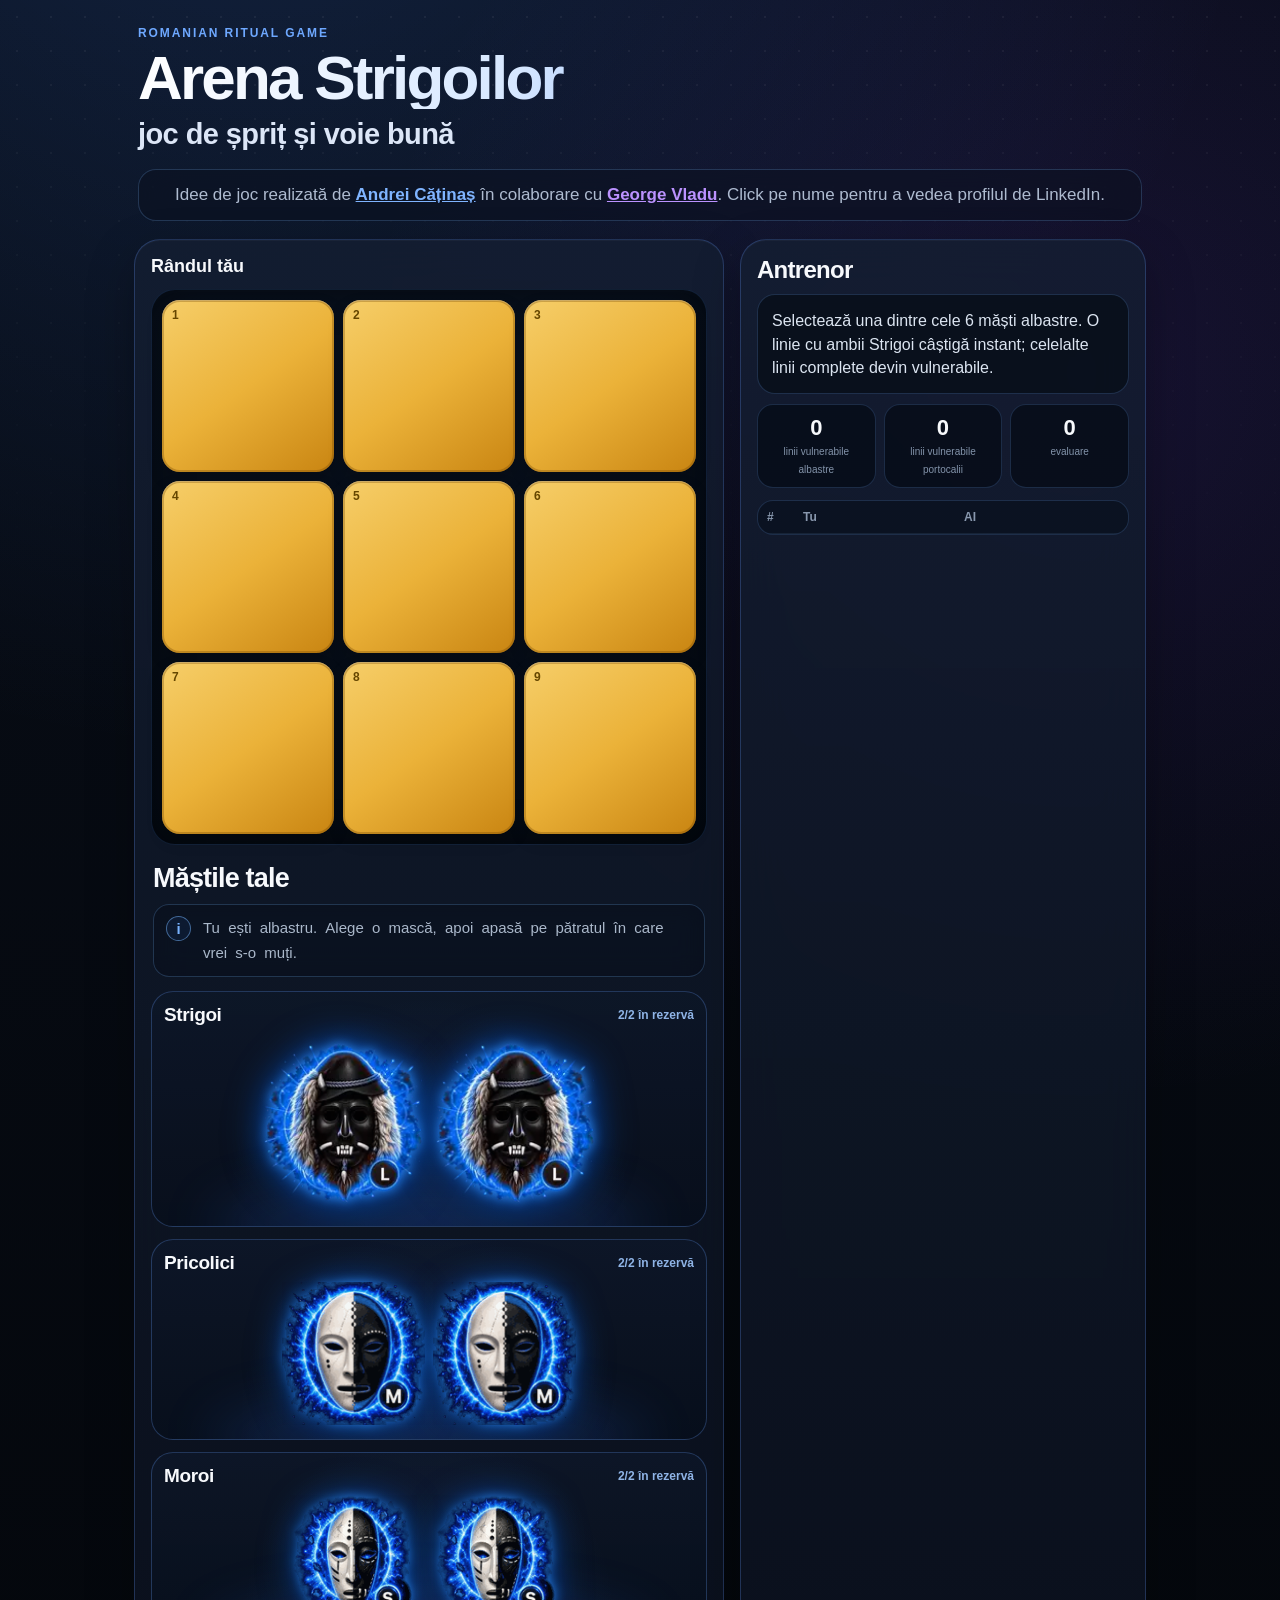
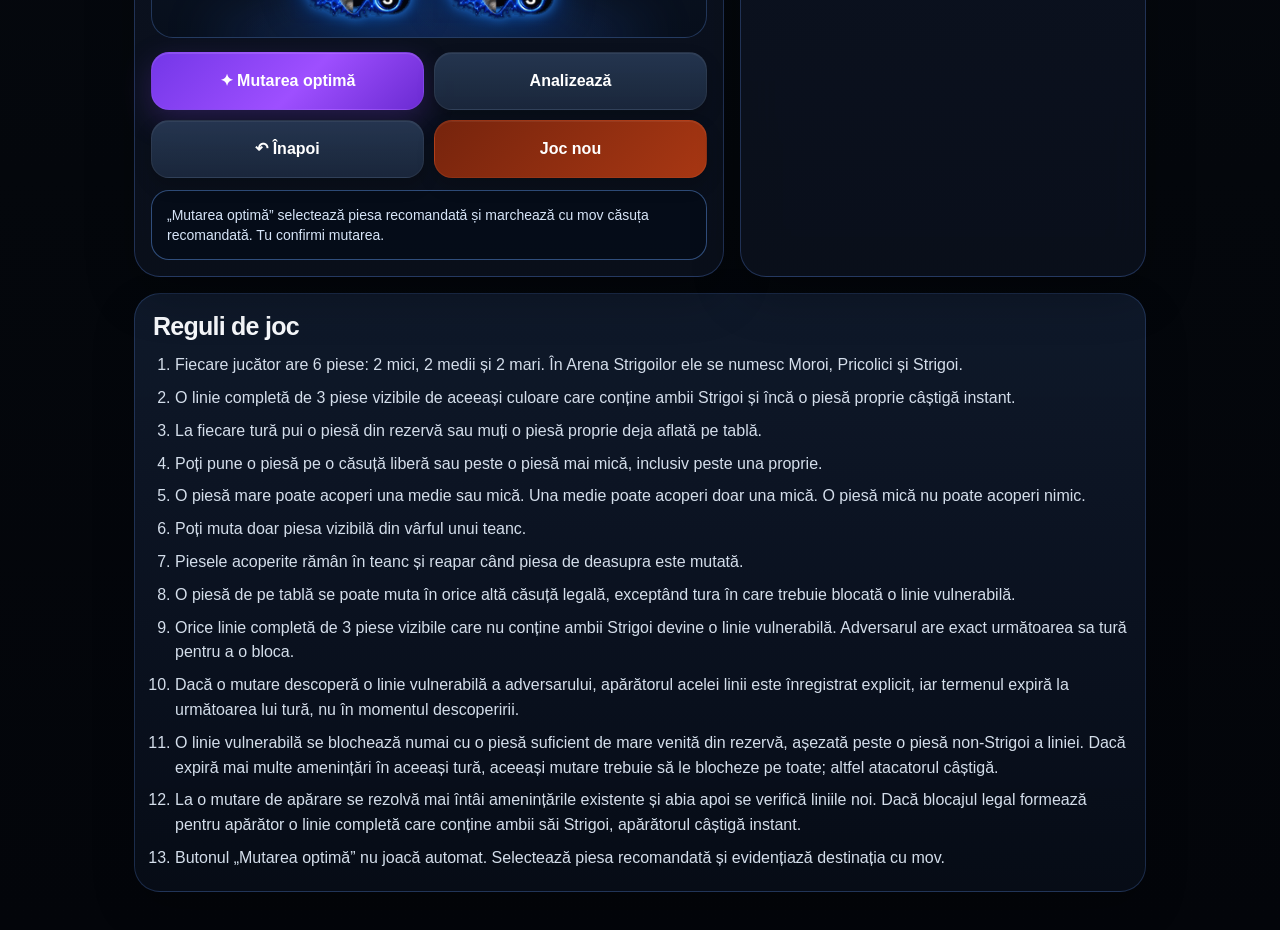
==== index.html @ b7076374 "Refresh asset versions for two-piece rules" ====
<!doctype html>
<html lang="ro">
<head>
  <meta charset="utf-8">
  <meta name="viewport" content="width=device-width,initial-scale=1,maximum-scale=1,user-scalable=no">
  <meta name="theme-color" content="#05080f">
  <title>Arena Strigoilor</title>
  <link rel="icon" href="assets/mask-large.svg" type="image/svg+xml">
  <link rel="stylesheet" href="assets/apple.css">
  <link rel="stylesheet" href="assets/team-aura.css">
  <link rel="stylesheet" href="assets/mask-layout-v2.css?v=20260814p">
  <link rel="stylesheet" href="assets/game-effects.css?v=20260814p">
  <link rel="stylesheet" href="assets/mask-guide.css?v=20260815b">
  <link rel="stylesheet" href="assets/mask-transparent.css?v=20260814s">
  <link rel="stylesheet" href="assets/defeat-popup-v2.css?v=20260814g">
  <link rel="stylesheet" href="assets/win-popup.css?v=20260815a">
  <link rel="stylesheet" href="assets/regula-strigoi-1.css?v=20260817c">
</head>
<body>
  <div class="app">
    <header class="hero">
      <div class="eyebrow">Romanian ritual game</div>
      <h1>Arena Strigoilor</h1>
      <div class="tagline">joc de șpriț și voie bună</div>
      <div class="credit">Idee de joc realizată de <a class="a" href="https://www.linkedin.com/in/andrei-catinas?utm_source=share&amp;utm_campaign=share_via&amp;utm_content=profile&amp;utm_medium=ios_app" target="_blank" rel="noopener noreferrer">Andrei Căținaș</a> în colaborare cu <a class="g" href="https://www.linkedin.com/in/george-vladu-1233897a?utm_source=share_via&amp;utm_content=profile&amp;utm_medium=member_ios" target="_blank" rel="noopener noreferrer">George Vladu</a>. Click pe nume pentru a vedea profilul de LinkedIn.</div>
    </header>
    <div class="layout">
      <section class="glass">
        <div id="status" class="status" aria-live="polite">Rândul tău</div>
        <div id="threatBanner" class="threat-banner" role="status" aria-live="assertive" hidden></div>
        <div id="aiTauntBanner" class="ai-taunt-banner" aria-live="polite" hidden></div>
        <div id="board" class="board"></div>
        <div class="reserve-title">Măștile tale</div>
        <div id="maskInstruction" class="instructions mask-instructions"><div class="i">i</div><div class="mask-instruction-copy">Tu ești albastru. Alege o mască, apoi apasă pe pătratul în care vrei s-o muți.</div></div>
        <div id="reserveGroups" class="reserve-groups"></div>
        <div class="controls"><button id="hint" class="action">✦ Mutarea optimă</button><button id="analyze" class="action">Analizează</button><button id="undo" class="action">↶ Înapoi</button><button id="newgame" class="action">Joc nou</button></div>
        <div id="hintBox" class="hint-box">„Mutarea optimă” selectează piesa recomandată și marchează cu mov căsuța recomandată. Tu confirmi mutarea.</div>
      </section>
      <section class="glass">
        <div class="coach-title">Antrenor</div>
        <div id="coach" class="coach" aria-live="polite">Selectează o mască albastră din rezervă. Piesele sunt grupate pe 3 rânduri: mari sus, medii la mijloc, mici jos.</div>
        <div class="metrics"><div class="metric"><strong id="mine">0</strong><span>linii vulnerabile albastre</span></div><div class="metric"><strong id="theirs">0</strong><span>linii vulnerabile portocalii</span></div><div class="metric"><strong id="eval">0</strong><span>evaluare</span></div></div>
        <div class="history"><div class="row head"><div>#</div><div>Tu</div><div>AI</div></div><div id="historyRows"></div></div>
      </section>
    </div>
    <section class="rules">
      <h2>Reguli de joc</h2>
      <ol>
        <li>Fiecare jucător are 6 piese: 2 mici, 2 medii și 2 mari. În Arena Strigoilor ele se numesc Moroi, Pricolici și Strigoi.</li>
        <li>O linie completă de 3 piese vizibile de aceeași culoare care conține ambii Strigoi și încă o piesă proprie câștigă instant.</li>
        <li>La fiecare tură pui o piesă din rezervă sau muți o piesă proprie deja aflată pe tablă.</li>
        <li>Poți pune o piesă pe o căsuță liberă sau peste o piesă mai mică, inclusiv peste una proprie.</li>
        <li>O piesă mare poate acoperi una medie sau mică. Una medie poate acoperi doar una mică. O piesă mică nu poate acoperi nimic.</li>
        <li>Poți muta doar piesa vizibilă din vârful unui teanc.</li>
        <li>Piesele acoperite rămân în teanc și reapar când piesa de deasupra este mutată.</li>
        <li>O piesă de pe tablă se poate muta în orice altă căsuță legală, exceptând tura în care trebuie blocată o linie vulnerabilă.</li>
        <li>Orice linie completă de 3 piese vizibile care nu conține ambii Strigoi devine o linie vulnerabilă. Adversarul are exact următoarea sa tură pentru a o bloca.</li>
        <li>Dacă o mutare descoperă o linie vulnerabilă a adversarului, apărătorul acelei linii este înregistrat explicit, iar termenul expiră la următoarea lui tură, nu în momentul descoperirii.</li>
        <li>O linie vulnerabilă se blochează numai cu o piesă suficient de mare venită din rezervă, așezată peste o piesă non-Strigoi a liniei. Dacă expiră mai multe amenințări în aceeași tură, aceeași mutare trebuie să le blocheze pe toate; altfel atacatorul câștigă.</li>
        <li>La o mutare de apărare se rezolvă mai întâi amenințările existente și abia apoi se verifică liniile noi. Dacă blocajul legal formează pentru apărător o linie completă care conține ambii săi Strigoi, apărătorul câștigă instant.</li>
        <li>Butonul „Mutarea optimă” nu joacă automat. Selectează piesa recomandată și evidențiază destinația cu mov.</li>
      </ol>
    </section>
  </div>
  <div id="fireworks"></div>
  <div id="loseOverlay" class="overlay"><div class="popup"><img src="defeat.svg?v=20260814g" alt=""><h3>Ai fost învins</h3><p>Viața e grea Boss</p><button id="closePopup">Închide</button></div></div>
  <script src="assets/mask-assets.js?v=20260815b"></script>
  <script src="assets/regula-strigoi-1.js?v=20260817c"></script>
  <script src="assets/apple.js?v=20260817e"></script>
  <script src="assets/mask-guide.js?v=20260815b"></script>
  <script src="assets/win-popup-hook.js?v=20260815a"></script>
  <script src="assets/defeat-sticker.js?v=20260814g"></script>
</body>
</html>
---- assets/apple.css ----
:root{--bg:#05080f;--panel:rgba(17,25,42,.78);--line:rgba(102,153,255,.25);--text:#f7f9fc;--muted:#9aa8bd;--blue:#4d94ff;--purple:#8b5cf6;--orange:#ff7a1a;--wood:#ebb239;--wood2:#c98512}*{box-sizing:border-box;-webkit-tap-highlight-color:transparent}html{background:var(--bg)}body{margin:0;color:var(--text);font-family:-apple-system,BlinkMacSystemFont,"SF Pro Display","SF Pro Text",Inter,Arial,sans-serif;background:radial-gradient(circle at 20% -10%,rgba(66,133,255,.18),transparent 34%),radial-gradient(circle at 85% 15%,rgba(124,58,237,.13),transparent 30%),linear-gradient(180deg,#080d17 0%,#04070c 70%,#03050a 100%);min-height:100vh}body:before{content:"";position:fixed;inset:0;pointer-events:none;opacity:.16;background-image:radial-gradient(circle,rgba(255,255,255,.35) 0 1px,transparent 1.5px);background-size:34px 34px;mask-image:linear-gradient(to bottom,#000,transparent 70%)}.app{max-width:1040px;margin:auto;padding:18px 14px 38px;position:relative}.hero{padding:8px 4px 18px}.eyebrow{font-size:12px;letter-spacing:.16em;text-transform:uppercase;color:#6ea8ff;font-weight:800;margin-bottom:8px}h1{margin:0;font-size:clamp(38px,8vw,62px);line-height:.98;letter-spacing:-.045em;font-weight:900;background:linear-gradient(105deg,#fff 0%,#d6e7ff 38%,#75aaff 68%,#b089ff 100%);-webkit-background-clip:text;background-clip:text;color:transparent}.tagline{margin:9px 0 0;color:#dce6f7;font-size:clamp(18px,4.8vw,29px);font-weight:750;letter-spacing:-.02em}.credit{margin:18px 0 0;padding:13px 14px;border-radius:18px;border:1px solid rgba(119,183,255,.22);background:rgba(11,18,31,.55);backdrop-filter:blur(18px);color:#aebbd0;text-align:center;font-size:clamp(14px,3.5vw,17px);line-height:1.45}.credit .a{color:#7fb4ff;font-weight:800}.credit .g{color:#bb92ff;font-weight:800}.instructions{margin:14px 0 0;display:flex;gap:10px;align-items:flex-start;color:#aab8ca;font-size:15px;line-height:1.45}.instructions .i{flex:0 0 25px;width:25px;height:25px;border-radius:50%;display:grid;place-items:center;border:1px solid rgba(119,183,255,.5);color:#79b3ff;background:rgba(57,123,255,.08);font-weight:900}.layout{display:grid;grid-template-columns:minmax(310px,590px) 1fr;gap:16px}@media(max-width:900px){.layout{grid-template-columns:1fr}}.glass{background:linear-gradient(180deg,rgba(20,30,50,.84),rgba(10,16,28,.92));border:1px solid var(--line);border-radius:26px;padding:16px;box-shadow:0 18px 48px rgba(0,0,0,.26),inset 0 1px rgba(255,255,255,.03);backdrop-filter:blur(22px);-webkit-backdrop-filter:blur(22px)}.status{font-size:18px;font-weight:800;margin:0 0 12px}.board{display:grid;grid-template-columns:repeat(3,1fr);gap:9px;width:100%;aspect-ratio:1;background:linear-gradient(180deg,#08101d,#050b14);padding:10px;border-radius:24px;border:1px solid rgba(95,155,255,.13);box-shadow:inset 0 0 40px rgba(0,0,0,.48)}.cell{position:relative;border:0;border-radius:18px;min-height:90px;cursor:pointer;background:linear-gradient(145deg,#f6ce69 0%,var(--wood) 50%,var(--wood2) 100%);box-shadow:inset 0 0 0 2px rgba(107,65,0,.3),inset 0 1px rgba(255,255,255,.3),0 7px 16px rgba(0,0,0,.18)}.cell.legal{outline:4px solid #31d39b;outline-offset:-6px}.cell.hint-target{outline:5px solid #a56cff;outline-offset:-7px;box-shadow:0 0 0 3px rgba(164,108,255,.18),0 0 28px rgba(139,92,246,.32),inset 0 0 0 2px rgba(107,65,0,.3)}.num{position:absolute;left:10px;top:8px;color:#654600;font-size:12px;font-weight:900}.stack{position:absolute;right:8px;top:7px;color:#654600;font-size:11px;font-weight:900}.piece{position:absolute;left:50%;bottom:7px;transform:translateX(-50%);cursor:pointer;display:block}.piece.selected{filter:drop-shadow(0 0 13px rgba(45,212,191,.95))}.S{width:42%;height:46%}.M{width:60%;height:66%}.L{width:78%;height:83%}.mask-art{width:100%;height:100%;object-fit:contain;display:block;filter:drop-shadow(0 7px 12px rgba(0,0,0,.4))}.team-dot{position:absolute;top:3px;right:2px;width:12px;height:12px;border-radius:50%;border:2px solid rgba(255,255,255,.9);box-shadow:0 0 0 3px rgba(3,8,18,.65),0 0 14px currentColor}.team-dot.blue{background:#4b96ff;color:#4b96ff}.team-dot.orange{background:#ff781c;color:#ff781c}.reserve-title{margin:18px 2px 10px;font-size:27px;font-weight:850;letter-spacing:-.03em}.reserve-groups{display:flex;flex-direction:column;gap:12px}.reserve-group{border:1px solid rgba(104,158,255,.27);border-radius:22px;padding:12px 12px 14px;background:radial-gradient(circle at 50% 88%,rgba(45,117,255,.13),transparent 58%),linear-gradient(180deg,rgba(13,23,40,.9),rgba(8,15,28,.92));overflow:hidden;position:relative}.reserve-group:before{content:"";position:absolute;inset:auto 10% -42px;height:88px;border-radius:50%;background:rgba(47,116,255,.13);filter:blur(25px);pointer-events:none}.reserve-head{display:flex;justify-content:space-between;align-items:center;gap:10px;margin:0 0 8px;position:relative;z-index:1}.reserve-head strong{font-size:19px;letter-spacing:-.02em}.reserve-head span{font-size:12px;color:#8fb4e6;font-weight:750}.reserve-row{display:flex;align-items:flex-end;justify-content:flex-start;gap:8px;min-height:92px;position:relative;z-index:1}.reserve-row .piece{position:relative;left:auto;bottom:auto;transform:none;flex:0 0 auto}.reserve-row.large .L{width:31%;height:auto;aspect-ratio:240/260}.reserve-row.medium .M{width:28%;height:auto;aspect-ratio:240/240}.reserve-row.small .S{width:25%;height:auto;aspect-ratio:220/220}@media(max-width:390px){.reserve-row{gap:5px}.reserve-row.large .L{width:32%}.reserve-row.medium .M{width:30%}.reserve-row.small .S{width:27%}}.controls{display:grid;grid-template-columns:repeat(2,1fr);gap:10px;margin-top:14px}.action{min-height:58px;border:1px solid rgba(255,255,255,.06);border-radius:18px;padding:12px 10px;color:#fff;font:800 16px/1 -apple-system,BlinkMacSystemFont,"SF Pro Text",Arial,sans-serif;cursor:pointer;background:linear-gradient(180deg,rgba(39,56,83,.92),rgba(27,40,61,.95));box-shadow:inset 0 1px rgba(255,255,255,.06),0 8px 18px rgba(0,0,0,.16)}.action:active{transform:scale(.985)}#hint{background:linear-gradient(135deg,#7437e8,#9e4fff 55%,#6b2bd2);box-shadow:0 10px 30px rgba(127,63,231,.25),inset 0 1px rgba(255,255,255,.13)}#newgame{background:linear-gradient(135deg,#76240d,#a83713);border-color:rgba(255,118,72,.14)}.hint-box{margin-top:12px;padding:14px 15px;border-radius:18px;background:rgba(5,12,24,.72);border:1px solid rgba(105,165,255,.43);color:#d7e5f8;font-size:14px;line-height:1.45}.coach-title{font-size:24px;font-weight:850;letter-spacing:-.03em}.coach{margin-top:10px;background:rgba(4,10,19,.62);border:1px solid rgba(97,145,216,.25);border-radius:18px;padding:14px;min-height:100px;line-height:1.45;color:#dce5f1}.metrics{display:grid;grid-template-columns:repeat(3,1fr);gap:8px;margin-top:10px}.metric{background:rgba(4,10,19,.66);border:1px solid rgba(97,145,216,.23);border-radius:16px;padding:10px;text-align:center}.metric strong{display:block;font-size:22px}.metric span{font-size:10px;color:#8393aa}.history{margin-top:12px;max-height:260px;overflow:auto;border:1px solid rgba(97,145,216,.22);border-radius:16px;background:rgba(4,10,19,.42)}.row{display:grid;grid-template-columns:30px 1fr 1fr;gap:6px;padding:9px;border-bottom:1px solid rgba(80,110,150,.18);font-size:12px}.row.head{color:#8998ae;font-weight:800}.rules{margin-top:16px;background:linear-gradient(180deg,rgba(18,29,49,.82),rgba(7,13,24,.92));border:1px solid rgba(102,153,255,.22);border-radius:26px;padding:18px 18px 12px;box-shadow:0 18px 44px rgba(0,0,0,.2)}.rules h2{margin:0 0 12px;font-size:25px;letter-spacing:-.03em}.rules ol{margin:0;padding-left:22px;color:#d4deeb;line-height:1.55}.rules li{margin:8px 0}.overlay{position:fixed;inset:0;background:rgba(2,5,10,.74);display:none;align-items:center;justify-content:center;padding:20px;z-index:1000;backdrop-filter:blur(12px)}.overlay.show{display:flex}.popup{width:min(315px,88vw);background:rgba(245,247,250,.97);border-radius:28px;padding:14px 14px 19px;text-align:center;box-shadow:0 24px 80px rgba(0,0,0,.56);animation:pop .28s ease-out}.popup img{display:block;width:100%;border-radius:20px}.popup h3{margin:12px 0 4px;color:#0d1420;font-size:24px}.popup p{margin:0;color:#374151}.popup button{margin-top:12px;border:0;border-radius:14px;background:#111b2c;color:#fff;padding:11px 16px;font-weight:850}@keyframes pop{from{transform:scale(.78);opacity:0}to{transform:scale(1);opacity:1}}#fireworks{position:fixed;inset:0;pointer-events:none;z-index:999;overflow:hidden}.fire{position:absolute;width:8px;height:8px;border-radius:50%;opacity:0;animation:burst 1.2s ease-out forwards}@keyframes burst{0%{transform:translate(0,0) scale(.2);opacity:1}100%{transform:translate(var(--x),var(--y)) scale(1.3);opacity:0}}
---- assets/team-aura.css ----
.team-dot{display:none!important}
.mask-art.team-b{filter:drop-shadow(0 0 5px rgba(49,145,255,.9)) drop-shadow(0 0 14px rgba(0,105,255,.62)) drop-shadow(0 7px 12px rgba(0,0,0,.42))}
.mask-art.team-b.size-L{filter:hue-rotate(178deg) saturate(1.32) brightness(1.04) drop-shadow(0 0 5px rgba(49,145,255,.95)) drop-shadow(0 0 14px rgba(0,105,255,.7)) drop-shadow(0 7px 12px rgba(0,0,0,.42))}
.mask-art.team-o{filter:drop-shadow(0 0 5px rgba(255,125,35,.95)) drop-shadow(0 0 14px rgba(255,88,0,.68)) drop-shadow(0 7px 12px rgba(0,0,0,.42))}
.piece.selected .mask-art.team-b{filter:drop-shadow(0 0 7px rgba(49,145,255,1)) drop-shadow(0 0 18px rgba(0,105,255,.82)) drop-shadow(0 7px 12px rgba(0,0,0,.42))}
.piece.selected .mask-art.team-b.size-L{filter:hue-rotate(178deg) saturate(1.32) brightness(1.04) drop-shadow(0 0 7px rgba(49,145,255,1)) drop-shadow(0 0 18px rgba(0,105,255,.82)) drop-shadow(0 7px 12px rgba(0,0,0,.42))}
.piece.selected .mask-art.team-o{filter:drop-shadow(0 0 7px rgba(255,125,35,1)) drop-shadow(0 0 18px rgba(255,88,0,.8)) drop-shadow(0 7px 12px rgba(0,0,0,.42))}
---- assets/mask-layout-v2.css ----
.mask-art.team-b.size-L{content:url('mask-large.svg?v=20260814p');filter:drop-shadow(0 0 6px rgba(49,145,255,.98)) drop-shadow(0 0 18px rgba(0,105,255,.78)) drop-shadow(0 7px 12px rgba(0,0,0,.42))!important}
.mask-art.team-o.size-L{content:url('mask-large-orange.svg?v=20260814p');filter:drop-shadow(0 0 6px rgba(255,125,35,.98)) drop-shadow(0 0 18px rgba(255,88,0,.78)) drop-shadow(0 7px 12px rgba(0,0,0,.42))!important}
.piece.selected .mask-art.team-b.size-L{filter:drop-shadow(0 0 8px rgba(49,145,255,1)) drop-shadow(0 0 22px rgba(0,105,255,.92)) drop-shadow(0 7px 12px rgba(0,0,0,.42))!important}
.piece.selected .mask-art.team-o.size-L{filter:drop-shadow(0 0 8px rgba(255,125,35,1)) drop-shadow(0 0 22px rgba(255,88,0,.92)) drop-shadow(0 7px 12px rgba(0,0,0,.42))!important}

/* Pricolici Medium: real transparent assets, no black square and no CSS masking tricks. */
.mask-art.team-b.size-M{content:url('mask-medium-transparent.svg?v=20260814p')!important;filter:drop-shadow(0 0 6px rgba(49,145,255,.92)) drop-shadow(0 0 16px rgba(0,105,255,.62)) drop-shadow(0 7px 12px rgba(0,0,0,.40))!important}
.mask-art.team-o.size-M{content:url('mask-medium-orange-transparent.svg?v=20260814p')!important;filter:drop-shadow(0 0 6px rgba(255,125,35,.92)) drop-shadow(0 0 16px rgba(255,88,0,.62)) drop-shadow(0 7px 12px rgba(0,0,0,.40))!important}
.piece.M{overflow:visible;isolation:auto}
.piece.M::before,.piece.M::after{display:none!important;content:none!important}
.piece.M .mask-art{position:relative;z-index:1;clip-path:none!important;object-fit:contain!important}

/* Moroi Small: keep the working layered treatment and the clear S badge. */
.mask-art.team-b.size-S{content:url('mask-medium.svg?v=20260814p')!important}
.mask-art.team-o.size-S{content:url('mask-small-orange.svg?v=20260814p')!important}
.piece.S{overflow:visible}
.piece.S::before{content:"";position:absolute;inset:-6%;z-index:0;background-repeat:no-repeat;background-position:center;background-size:contain;mix-blend-mode:screen;pointer-events:none}
.piece.S:has(.mask-art.team-b)::before{background-image:url('mask-medium.svg?v=20260814p')}
.piece.S:has(.mask-art.team-o)::before{background-image:url('mask-small-orange.svg?v=20260814p')}
.piece.S::after{content:"S";position:absolute;right:5%;bottom:5%;z-index:3;width:24%;aspect-ratio:1;border-radius:50%;display:grid;place-items:center;background:rgba(5,11,23,.96);color:#fff;font:900 clamp(9px,2.2vw,15px)/1 -apple-system,BlinkMacSystemFont,"SF Pro Text",Arial,sans-serif;border:2px solid #2f8fff;box-shadow:0 0 0 2px rgba(3,8,18,.55),0 0 12px rgba(45,137,255,.9);pointer-events:none}
.piece.S:has(.mask-art.team-o)::after{border-color:#ff7a1a;box-shadow:0 0 0 2px rgba(3,8,18,.55),0 0 12px rgba(255,105,18,.9)}
.piece.S .mask-art{position:relative;z-index:1;clip-path:polygon(34% 8%,66% 8%,72% 22%,72% 68%,65% 86%,56% 96%,44% 96%,35% 86%,28% 68%,28% 22%);object-fit:contain!important}
.reserve-row.small .S{width:24%!important;height:auto!important;aspect-ratio:1/1!important;margin-right:1.5%!important}
.reserve-row.small .S .mask-art{width:100%!important;height:100%!important;transform:none!important;filter:drop-shadow(0 0 5px rgba(49,145,255,.82)) drop-shadow(0 7px 12px rgba(0,0,0,.42))}
.cell .piece.S{width:50%!important;height:53%!important;top:50%!important;bottom:auto!important;left:50%!important;transform:translate(-50%,-50%)!important}
.cell .piece.S .mask-art{width:100%!important;height:100%!important;transform:none!important;transform-origin:center center}
---- assets/game-effects.css ----
/* Board centering and cinematic AI move impact */
.cell .piece.S{top:50%!important;bottom:auto!important;left:50%!important;transform:translate(-50%,-50%)!important}
.cell.ai-impact{z-index:3;animation:aiCellKick .56s cubic-bezier(.22,1,.36,1);box-shadow:0 0 0 3px rgba(255,150,60,.34),0 0 30px rgba(255,104,20,.56),0 0 48px rgba(255,80,0,.26),inset 0 0 0 2px rgba(107,65,0,.30),inset 0 0 32px rgba(255,155,52,.20)!important}
.cell.ai-impact::before,.cell.ai-impact::after{content:"";position:absolute;left:50%;top:50%;pointer-events:none;z-index:5;border-radius:50%}
.cell.ai-impact::before{width:82%;aspect-ratio:1;background:radial-gradient(circle,rgba(255,255,255,.94) 0 6%,rgba(255,206,121,.86) 7% 13%,rgba(255,116,25,.62) 20%,rgba(255,76,0,.22) 42%,transparent 68%);mix-blend-mode:screen;animation:aiFlash .52s ease-out forwards}
.cell.ai-impact::after{width:28%;aspect-ratio:1;border:3px solid rgba(255,166,82,.98);box-shadow:0 0 16px rgba(255,122,26,.95),0 0 32px rgba(255,95,0,.66),0 0 42px rgba(76,148,255,.28);animation:aiShockwave .82s cubic-bezier(.16,.84,.32,1) forwards}
.cell.ai-impact .mask-art{animation:aiMaskSlam .64s cubic-bezier(.18,1.3,.32,1);will-change:transform}
@keyframes aiFlash{0%{opacity:0;transform:translate(-50%,-50%) scale(.18)}18%{opacity:1}100%{opacity:0;transform:translate(-50%,-50%) scale(1.45)}}
@keyframes aiShockwave{0%{opacity:1;transform:translate(-50%,-50%) scale(.25)}68%{opacity:.88}100%{opacity:0;transform:translate(-50%,-50%) scale(4.25)}}
@keyframes aiCellKick{0%,100%{transform:translate3d(0,0,0)}16%{transform:translate3d(-2px,1px,0)}30%{transform:translate3d(2px,-1px,0)}44%{transform:translate3d(-1px,1px,0)}58%{transform:translate3d(1px,0,0)}}
@keyframes aiMaskSlam{0%{transform:scale(.72);opacity:.28}38%{transform:scale(1.14);opacity:1}58%{transform:scale(.96)}76%{transform:scale(1.045)}100%{transform:scale(1)}}

/* One AI taunt per move. The banner sits above the board and never hides pieces. */
.ai-taunt-banner{margin:0 0 14px;padding:11px 14px 12px;border-radius:16px;text-align:center;color:#fff;background:rgba(5,9,17,.58);border:1px solid rgba(255,142,58,.62);box-shadow:0 10px 28px rgba(0,0,0,.28),0 0 18px rgba(255,104,20,.15),inset 0 1px rgba(255,255,255,.07);backdrop-filter:blur(9px);-webkit-backdrop-filter:blur(9px);animation:tauntPop .22s cubic-bezier(.2,.9,.28,1)}
.ai-taunt-banner[hidden]{display:none!important}
.ai-taunt-banner .ai-taunt-label{display:block;margin-bottom:4px;color:#ff9c57;font:800 10px/1 -apple-system,BlinkMacSystemFont,"SF Pro Text",Arial,sans-serif;letter-spacing:.10em;text-transform:uppercase}
.ai-taunt-banner strong{display:block;font:850 clamp(13px,3.2vw,17px)/1.24 -apple-system,BlinkMacSystemFont,"SF Pro Display","SF Pro Text",Arial,sans-serif;letter-spacing:-.01em}
@keyframes tauntPop{from{opacity:0;transform:translateY(-5px) scale(.98)}to{opacity:1;transform:translateY(0) scale(1)}}
/* Old centered speech-bubble implementation is intentionally disabled. */
.ai-taunt-stage{display:none!important}

@media (prefers-reduced-motion:reduce){.cell.ai-impact,.cell.ai-impact::before,.cell.ai-impact::after,.cell.ai-impact .mask-art,.ai-taunt-banner{animation-duration:.01ms!important;animation-iteration-count:1!important}}
---- assets/mask-guide.css ----
.mask-instructions{margin:0 2px 14px;padding:11px 12px;border:1px solid rgba(119,183,255,.22);border-radius:16px;background:rgba(7,14,26,.48);backdrop-filter:blur(12px);-webkit-backdrop-filter:blur(12px);position:relative;overflow:hidden}
.mask-instructions .mask-instruction-copy{line-height:1.5}
.mask-instructions .guide-word{display:inline-block;color:#aab8ca;padding:1px 2px;border-radius:6px;transition:color .18s ease,text-shadow .18s ease,transform .18s ease,background .18s ease}
.reserve-title{scroll-margin-top:90px}
.reserve-title.guide-title-pulse{animation:guideTitlePulse 1s ease-out}
.reserve-groups.guide-glow .reserve-group{animation:guideGroupGlow 1.35s ease-out}
.mask-instructions.guide-box-pulse{animation:guideBoxPulse 1.35s ease-out}
.mask-instructions.guide-running .guide-word{animation:guideWordLight .68s ease both;animation-delay:calc(var(--i) * 190ms)}
@keyframes guideWordLight{0%{color:#7f8da3;background:transparent;text-shadow:none;transform:translateY(0) scale(1)}28%{color:#d9ecff;background:rgba(77,148,255,.16);text-shadow:0 0 8px rgba(83,160,255,.8);transform:translateY(-1px) scale(1.025)}52%{color:#fff;background:linear-gradient(90deg,rgba(77,148,255,.32),rgba(139,92,246,.28));text-shadow:0 0 10px rgba(110,182,255,1),0 0 22px rgba(139,92,246,.85);transform:translateY(-1px) scale(1.06)}100%{color:#aab8ca;background:transparent;text-shadow:none;transform:translateY(0) scale(1)}}
@keyframes guideTitlePulse{0%{color:#fff;text-shadow:none;transform:scale(1)}45%{color:#e7f1ff;text-shadow:0 0 14px rgba(77,148,255,1),0 0 30px rgba(139,92,246,.55);transform:scale(1.025)}100%{color:#fff;text-shadow:none;transform:scale(1)}}
@keyframes guideGroupGlow{0%{border-color:rgba(104,158,255,.27);box-shadow:none}38%{border-color:rgba(110,168,255,.8);box-shadow:0 0 24px rgba(77,148,255,.32),inset 0 0 22px rgba(77,148,255,.1)}100%{border-color:rgba(104,158,255,.27);box-shadow:none}}
@keyframes guideBoxPulse{0%{border-color:rgba(119,183,255,.22);box-shadow:none}40%{border-color:rgba(126,190,255,.75);box-shadow:0 0 0 2px rgba(77,148,255,.12),0 0 26px rgba(77,148,255,.28)}100%{border-color:rgba(119,183,255,.22);box-shadow:none}}
@media(prefers-reduced-motion:reduce){.mask-instructions.guide-running .guide-word{animation:guideWordLight .5s ease both;animation-delay:calc(var(--i) * 160ms)}.reserve-title.guide-title-pulse{animation:guideTitlePulse .7s ease-out}.reserve-groups.guide-glow .reserve-group{animation:guideGroupGlow .9s ease-out}.mask-instructions.guide-box-pulse{animation:guideBoxPulse .9s ease-out}}
---- assets/mask-transparent.css ----
/* Final Safari-safe transparent rendering for Pricolici (M) and Moroi (S). */
html body .piece.M::before,
html body .piece.M::after,
html body .piece.S::before,
html body .piece.S::after{
  display:none!important;
  content:none!important;
}

html body .piece .mask-art.team-b.size-M,
html body .piece .mask-art.team-o.size-M,
html body .piece .mask-art.team-b.size-S,
html body .piece .mask-art.team-o.size-S{
  content:normal!important;
  mix-blend-mode:normal!important;
  clip-path:none!important;
  -webkit-clip-path:none!important;
  background:transparent!important;
  object-fit:contain!important;
  position:relative!important;
  z-index:1!important;
}

html body .piece .mask-art.team-b.size-M,
html body .piece .mask-art.team-b.size-S{
  filter:drop-shadow(0 0 6px rgba(49,145,255,.92)) drop-shadow(0 0 16px rgba(0,105,255,.58)) drop-shadow(0 7px 12px rgba(0,0,0,.34))!important;
}
html body .piece .mask-art.team-o.size-M,
html body .piece .mask-art.team-o.size-S{
  filter:drop-shadow(0 0 6px rgba(255,125,35,.92)) drop-shadow(0 0 16px rgba(255,88,0,.58)) drop-shadow(0 7px 12px rgba(0,0,0,.34))!important;
}

.reserve-row.medium .piece.M{
  width:27%!important;
  height:auto!important;
  aspect-ratio:1/1!important;
}
.reserve-row.small .piece.S{
  width:24%!important;
  height:auto!important;
  aspect-ratio:1/1!important;
  margin-right:1.5%!important;
}
.reserve-row.medium .piece.M .mask-art,
.reserve-row.small .piece.S .mask-art{
  width:100%!important;
  height:100%!important;
  transform:none!important;
}

.cell .piece.M{
  width:59%!important;
  height:59%!important;
  top:50%!important;
  bottom:auto!important;
  left:50%!important;
  transform:translate(-50%,-50%)!important;
}
.cell .piece.S{
  width:50%!important;
  height:50%!important;
  top:50%!important;
  bottom:auto!important;
  left:50%!important;
  transform:translate(-50%,-50%)!important;
}
.cell .piece.M .mask-art,
.cell .piece.S .mask-art{
  width:100%!important;
  height:100%!important;
  transform:none!important;
  transform-origin:center center!important;
}
---- assets/defeat-popup-v2.css ----
.overlay{background:rgba(3,8,20,.78)!important;backdrop-filter:blur(12px);-webkit-backdrop-filter:blur(12px)}.popup{background:transparent!important;border:none!important;box-shadow:none!important;padding:0!important;width:min(270px,78vw)!important;display:flex!important;flex-direction:column!important;align-items:center!important;gap:12px!important}.popup img{display:block!important;width:230px!important;max-width:68vw!important;height:auto!important;object-fit:contain!important;border-radius:0!important;image-rendering:auto!important;filter:drop-shadow(0 14px 30px rgba(0,0,0,.42))!important}.popup h3,.popup p{display:none!important}.popup button{margin-top:4px!important;min-width:140px!important;background:rgba(18,28,46,.95)!important;border:1px solid rgba(255,255,255,.09)!important;box-shadow:0 10px 28px rgba(0,0,0,.3)!important}.popup:before,.popup:after{display:none!important}@media(max-width:390px){.popup{width:min(250px,76vw)!important}.popup img{width:215px!important;max-width:65vw!important}}
---- assets/win-popup.css ----
#winOverlay{background:rgba(3,8,20,.80)!important;backdrop-filter:blur(12px);-webkit-backdrop-filter:blur(12px)}
#winOverlay .win-popup{width:min(390px,90vw)!important;display:flex!important;flex-direction:column!important;align-items:center!important;gap:12px!important;padding:0!important;background:transparent!important;border:none!important;box-shadow:none!important;text-align:center!important}
#winOverlay .win-popup h3{display:block!important;order:1;margin:0!important;color:#fff!important;font:900 clamp(30px,8vw,42px)/1.05 -apple-system,BlinkMacSystemFont,"SF Pro Display","SF Pro Text",Arial,sans-serif!important;letter-spacing:-.035em!important;text-shadow:0 4px 20px rgba(0,0,0,.55)!important}
#winOverlay .win-popup img{display:block!important;order:2;width:min(360px,86vw)!important;max-width:86vw!important;height:auto!important;object-fit:contain!important;border-radius:0!important;image-rendering:auto!important;box-shadow:none!important;filter:drop-shadow(0 18px 40px rgba(0,0,0,.50))!important}
#winOverlay .win-popup p{display:none!important}
#winOverlay .win-popup button{order:3;margin-top:4px!important;min-width:150px!important;background:rgba(18,28,46,.96)!important;border:1px solid rgba(255,255,255,.10)!important;box-shadow:0 10px 28px rgba(0,0,0,.32)!important}
#winOverlay .win-popup:before,#winOverlay .win-popup:after{display:none!important}
@media(max-width:390px){#winOverlay .win-popup{width:min(350px,90vw)!important}#winOverlay .win-popup img{width:min(330px,84vw)!important}#winOverlay .win-popup h3{font-size:32px!important}}
---- assets/regula-strigoi-1.css ----
.threat-banner{margin:0 0 14px;padding:12px 14px;border:1px solid rgba(255,190,68,.7);border-radius:16px;background:linear-gradient(135deg,rgba(100,54,8,.88),rgba(70,31,7,.84));color:#fff4cf;font-weight:850;line-height:1.35;box-shadow:0 0 24px rgba(255,157,28,.18)}
.threat-banner[hidden]{display:none!important}
.threat-banner.is-due{border-color:#ff6d3a;background:linear-gradient(135deg,rgba(132,35,12,.94),rgba(77,16,13,.92));color:#fff;animation:threatBannerPulse 1.05s ease-in-out infinite}
.cell.vulnerable{z-index:1;animation:vulnerableCellPulse 1.25s ease-in-out infinite}
.cell.vulnerable-b{box-shadow:0 0 0 4px rgba(83,163,255,.88),0 0 26px rgba(57,139,255,.72),inset 0 0 0 3px rgba(255,255,255,.34)}
.cell.vulnerable-o{box-shadow:0 0 0 4px rgba(255,108,42,.9),0 0 26px rgba(255,89,24,.74),inset 0 0 0 3px rgba(255,245,225,.38)}
.cell.threat-due{outline:4px dashed #fff4c2;outline-offset:-9px}
.reserve-row .piece.defense-option{filter:drop-shadow(0 0 8px rgba(49,211,155,.95));animation:defenseOptionPulse 1s ease-in-out infinite}
.reserve-row .piece.defense-unavailable{opacity:.28;filter:grayscale(.7)}
.reserve-row .piece[role="button"]:focus-visible{outline:3px solid #72e4ff;outline-offset:3px;border-radius:14px}
.reserve-row{justify-content:center}
@keyframes vulnerableCellPulse{0%,100%{filter:saturate(1)}50%{filter:saturate(1.35) brightness(1.12)}}
@keyframes threatBannerPulse{0%,100%{transform:scale(1);box-shadow:0 0 18px rgba(255,76,35,.18)}50%{transform:scale(1.012);box-shadow:0 0 30px rgba(255,76,35,.38)}}
@keyframes defenseOptionPulse{0%,100%{transform:scale(1);filter:drop-shadow(0 0 7px rgba(49,211,155,.75))}50%{transform:scale(1.045);filter:drop-shadow(0 0 15px rgba(49,211,155,1))}}
@media (prefers-reduced-motion:reduce){.threat-banner.is-due,.cell.vulnerable,.reserve-row .piece.defense-option{animation:none!important}}
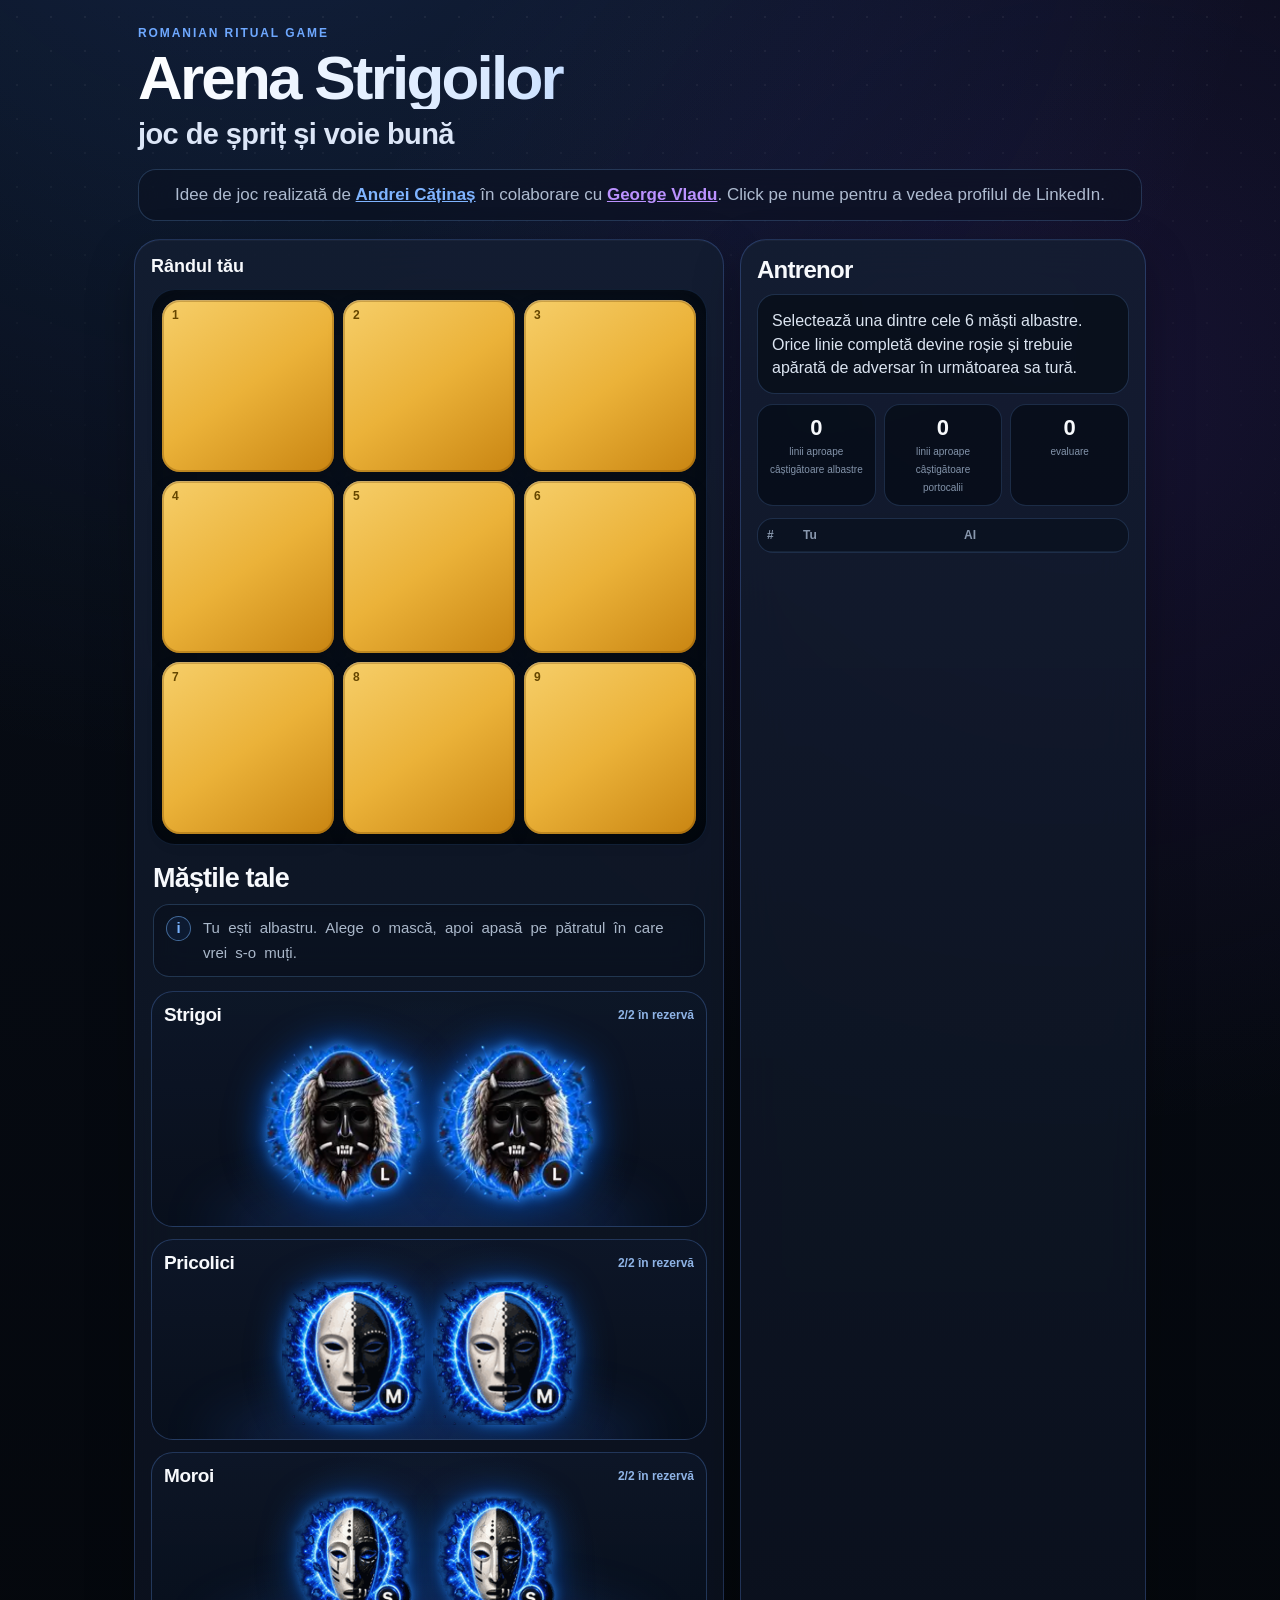
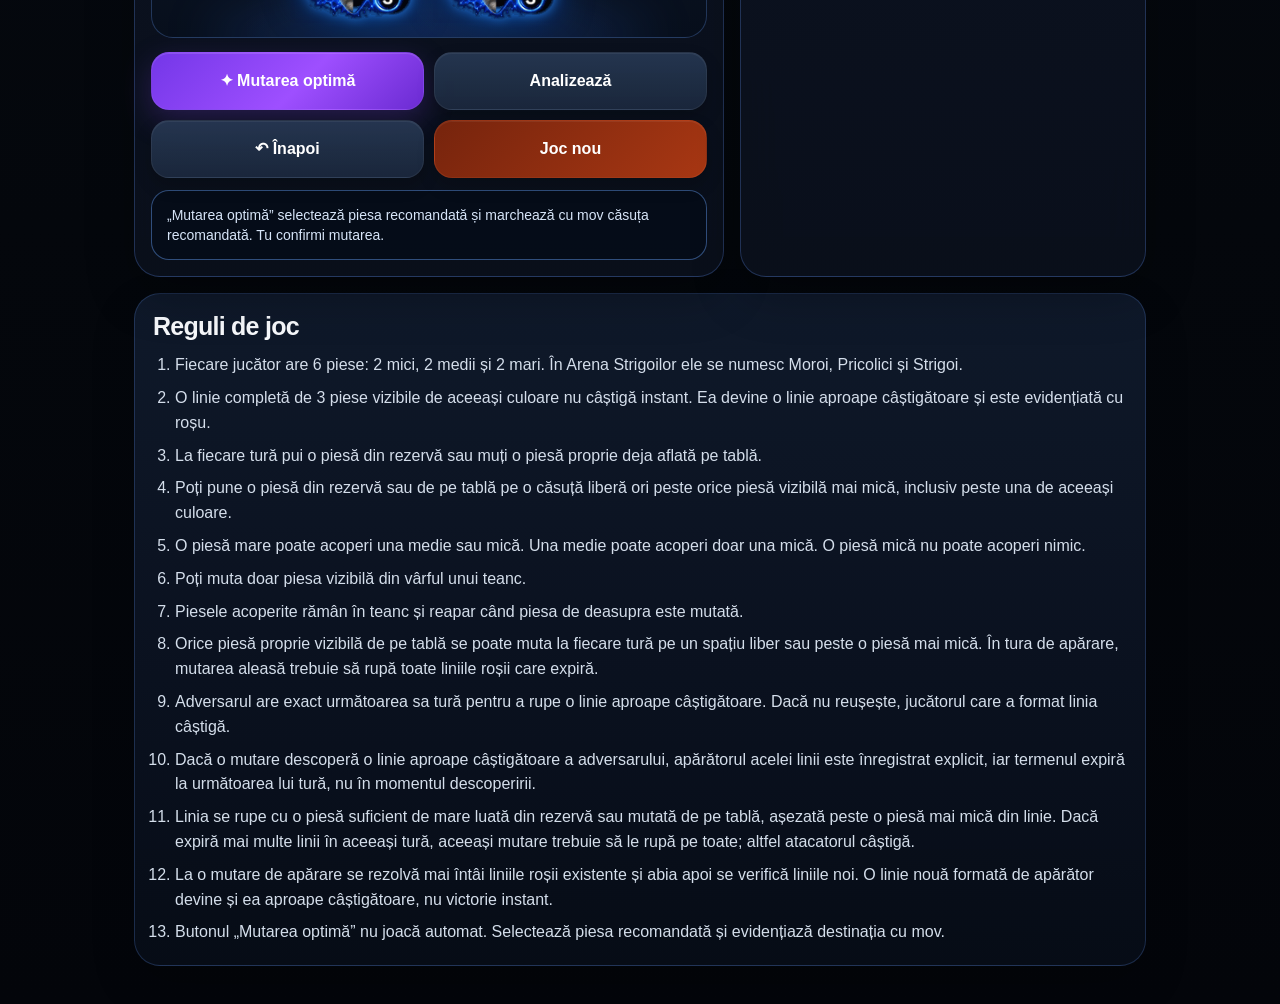
==== commit 0b3faca2: "Add red near-win rule" ====
--- a/index.html
+++ b/index.html
@@ -14,7 +14,7 @@
   <link rel="stylesheet" href="assets/mask-transparent.css?v=20260814s">
   <link rel="stylesheet" href="assets/defeat-popup-v2.css?v=20260814g">
   <link rel="stylesheet" href="assets/win-popup.css?v=20260815a">
-  <link rel="stylesheet" href="assets/regula-strigoi-1.css?v=20260817c">
+  <link rel="stylesheet" href="assets/regula-strigoi-1.css?v=20260817d">
 </head>
 <body>
   <div class="app">
@@ -39,7 +39,7 @@
       <section class="glass">
         <div class="coach-title">Antrenor</div>
         <div id="coach" class="coach" aria-live="polite">Selectează o mască albastră din rezervă. Piesele sunt grupate pe 3 rânduri: mari sus, medii la mijloc, mici jos.</div>
-        <div class="metrics"><div class="metric"><strong id="mine">0</strong><span>linii vulnerabile albastre</span></div><div class="metric"><strong id="theirs">0</strong><span>linii vulnerabile portocalii</span></div><div class="metric"><strong id="eval">0</strong><span>evaluare</span></div></div>
+        <div class="metrics"><div class="metric"><strong id="mine">0</strong><span>linii aproape câștigătoare albastre</span></div><div class="metric"><strong id="theirs">0</strong><span>linii aproape câștigătoare portocalii</span></div><div class="metric"><strong id="eval">0</strong><span>evaluare</span></div></div>
         <div class="history"><div class="row head"><div>#</div><div>Tu</div><div>AI</div></div><div id="historyRows"></div></div>
       </section>
     </div>
@@ -47,17 +47,17 @@
       <h2>Reguli de joc</h2>
       <ol>
         <li>Fiecare jucător are 6 piese: 2 mici, 2 medii și 2 mari. În Arena Strigoilor ele se numesc Moroi, Pricolici și Strigoi.</li>
-        <li>O linie completă de 3 piese vizibile de aceeași culoare care conține ambii Strigoi și încă o piesă proprie câștigă instant.</li>
+        <li>O linie completă de 3 piese vizibile de aceeași culoare nu câștigă instant. Ea devine o linie aproape câștigătoare și este evidențiată cu roșu.</li>
         <li>La fiecare tură pui o piesă din rezervă sau muți o piesă proprie deja aflată pe tablă.</li>
-        <li>Poți pune o piesă pe o căsuță liberă sau peste o piesă mai mică, inclusiv peste una proprie.</li>
+        <li>Poți pune o piesă din rezervă sau de pe tablă pe o căsuță liberă ori peste orice piesă vizibilă mai mică, inclusiv peste una de aceeași culoare.</li>
         <li>O piesă mare poate acoperi una medie sau mică. Una medie poate acoperi doar una mică. O piesă mică nu poate acoperi nimic.</li>
         <li>Poți muta doar piesa vizibilă din vârful unui teanc.</li>
         <li>Piesele acoperite rămân în teanc și reapar când piesa de deasupra este mutată.</li>
-        <li>O piesă de pe tablă se poate muta în orice altă căsuță legală, exceptând tura în care trebuie blocată o linie vulnerabilă.</li>
-        <li>Orice linie completă de 3 piese vizibile care nu conține ambii Strigoi devine o linie vulnerabilă. Adversarul are exact următoarea sa tură pentru a o bloca.</li>
-        <li>Dacă o mutare descoperă o linie vulnerabilă a adversarului, apărătorul acelei linii este înregistrat explicit, iar termenul expiră la următoarea lui tură, nu în momentul descoperirii.</li>
-        <li>O linie vulnerabilă se blochează numai cu o piesă suficient de mare venită din rezervă, așezată peste o piesă non-Strigoi a liniei. Dacă expiră mai multe amenințări în aceeași tură, aceeași mutare trebuie să le blocheze pe toate; altfel atacatorul câștigă.</li>
-        <li>La o mutare de apărare se rezolvă mai întâi amenințările existente și abia apoi se verifică liniile noi. Dacă blocajul legal formează pentru apărător o linie completă care conține ambii săi Strigoi, apărătorul câștigă instant.</li>
+        <li>Orice piesă proprie vizibilă de pe tablă se poate muta la fiecare tură pe un spațiu liber sau peste o piesă mai mică. În tura de apărare, mutarea aleasă trebuie să rupă toate liniile roșii care expiră.</li>
+        <li>Adversarul are exact următoarea sa tură pentru a rupe o linie aproape câștigătoare. Dacă nu reușește, jucătorul care a format linia câștigă.</li>
+        <li>Dacă o mutare descoperă o linie aproape câștigătoare a adversarului, apărătorul acelei linii este înregistrat explicit, iar termenul expiră la următoarea lui tură, nu în momentul descoperirii.</li>
+        <li>Linia se rupe cu o piesă suficient de mare luată din rezervă sau mutată de pe tablă, așezată peste o piesă mai mică din linie. Dacă expiră mai multe linii în aceeași tură, aceeași mutare trebuie să le rupă pe toate; altfel atacatorul câștigă.</li>
+        <li>La o mutare de apărare se rezolvă mai întâi liniile roșii existente și abia apoi se verifică liniile noi. O linie nouă formată de apărător devine și ea aproape câștigătoare, nu victorie instant.</li>
         <li>Butonul „Mutarea optimă” nu joacă automat. Selectează piesa recomandată și evidențiază destinația cu mov.</li>
       </ol>
     </section>
@@ -65,8 +65,8 @@
   <div id="fireworks"></div>
   <div id="loseOverlay" class="overlay"><div class="popup"><img src="defeat.svg?v=20260814g" alt=""><h3>Ai fost învins</h3><p>Viața e grea Boss</p><button id="closePopup">Închide</button></div></div>
   <script src="assets/mask-assets.js?v=20260815b"></script>
-  <script src="assets/regula-strigoi-1.js?v=20260817c"></script>
-  <script src="assets/apple.js?v=20260817e"></script>
+  <script src="assets/regula-strigoi-1.js?v=20260817d"></script>
+  <script src="assets/apple.js?v=20260817f"></script>
   <script src="assets/mask-guide.js?v=20260815b"></script>
   <script src="assets/win-popup-hook.js?v=20260815a"></script>
   <script src="assets/defeat-sticker.js?v=20260814g"></script>
--- a/assets/regula-strigoi-1.css
+++ b/assets/regula-strigoi-1.css
@@ -2,9 +2,9 @@
 .threat-banner[hidden]{display:none!important}
 .threat-banner.is-due{border-color:#ff6d3a;background:linear-gradient(135deg,rgba(132,35,12,.94),rgba(77,16,13,.92));color:#fff;animation:threatBannerPulse 1.05s ease-in-out infinite}
 .cell.vulnerable{z-index:1;animation:vulnerableCellPulse 1.25s ease-in-out infinite}
-.cell.vulnerable-b{box-shadow:0 0 0 4px rgba(83,163,255,.88),0 0 26px rgba(57,139,255,.72),inset 0 0 0 3px rgba(255,255,255,.34)}
-.cell.vulnerable-o{box-shadow:0 0 0 4px rgba(255,108,42,.9),0 0 26px rgba(255,89,24,.74),inset 0 0 0 3px rgba(255,245,225,.38)}
+.cell.vulnerable-b,.cell.vulnerable-o{box-shadow:0 0 0 5px rgba(255,54,54,.94),0 0 30px rgba(255,35,35,.78),inset 0 0 0 3px rgba(255,245,225,.42)}
 .cell.threat-due{outline:4px dashed #fff4c2;outline-offset:-9px}
+.cell .piece.board-defense-option{filter:drop-shadow(0 0 11px rgba(49,211,155,1));animation:boardDefensePulse 1s ease-in-out infinite}
 .reserve-row .piece.defense-option{filter:drop-shadow(0 0 8px rgba(49,211,155,.95));animation:defenseOptionPulse 1s ease-in-out infinite}
 .reserve-row .piece.defense-unavailable{opacity:.28;filter:grayscale(.7)}
 .reserve-row .piece[role="button"]:focus-visible{outline:3px solid #72e4ff;outline-offset:3px;border-radius:14px}
@@ -12,5 +12,6 @@
 @keyframes vulnerableCellPulse{0%,100%{filter:saturate(1)}50%{filter:saturate(1.35) brightness(1.12)}}
 @keyframes threatBannerPulse{0%,100%{transform:scale(1);box-shadow:0 0 18px rgba(255,76,35,.18)}50%{transform:scale(1.012);box-shadow:0 0 30px rgba(255,76,35,.38)}}
 @keyframes defenseOptionPulse{0%,100%{transform:scale(1);filter:drop-shadow(0 0 7px rgba(49,211,155,.75))}50%{transform:scale(1.045);filter:drop-shadow(0 0 15px rgba(49,211,155,1))}}
-@media (prefers-reduced-motion:reduce){.threat-banner.is-due,.cell.vulnerable,.reserve-row .piece.defense-option{animation:none!important}}
+@keyframes boardDefensePulse{0%,100%{filter:drop-shadow(0 0 8px rgba(49,211,155,.8))}50%{filter:drop-shadow(0 0 18px rgba(49,211,155,1))}}
+@media (prefers-reduced-motion:reduce){.threat-banner.is-due,.cell.vulnerable,.reserve-row .piece.defense-option,.cell .piece.board-defense-option{animation:none!important}}
 
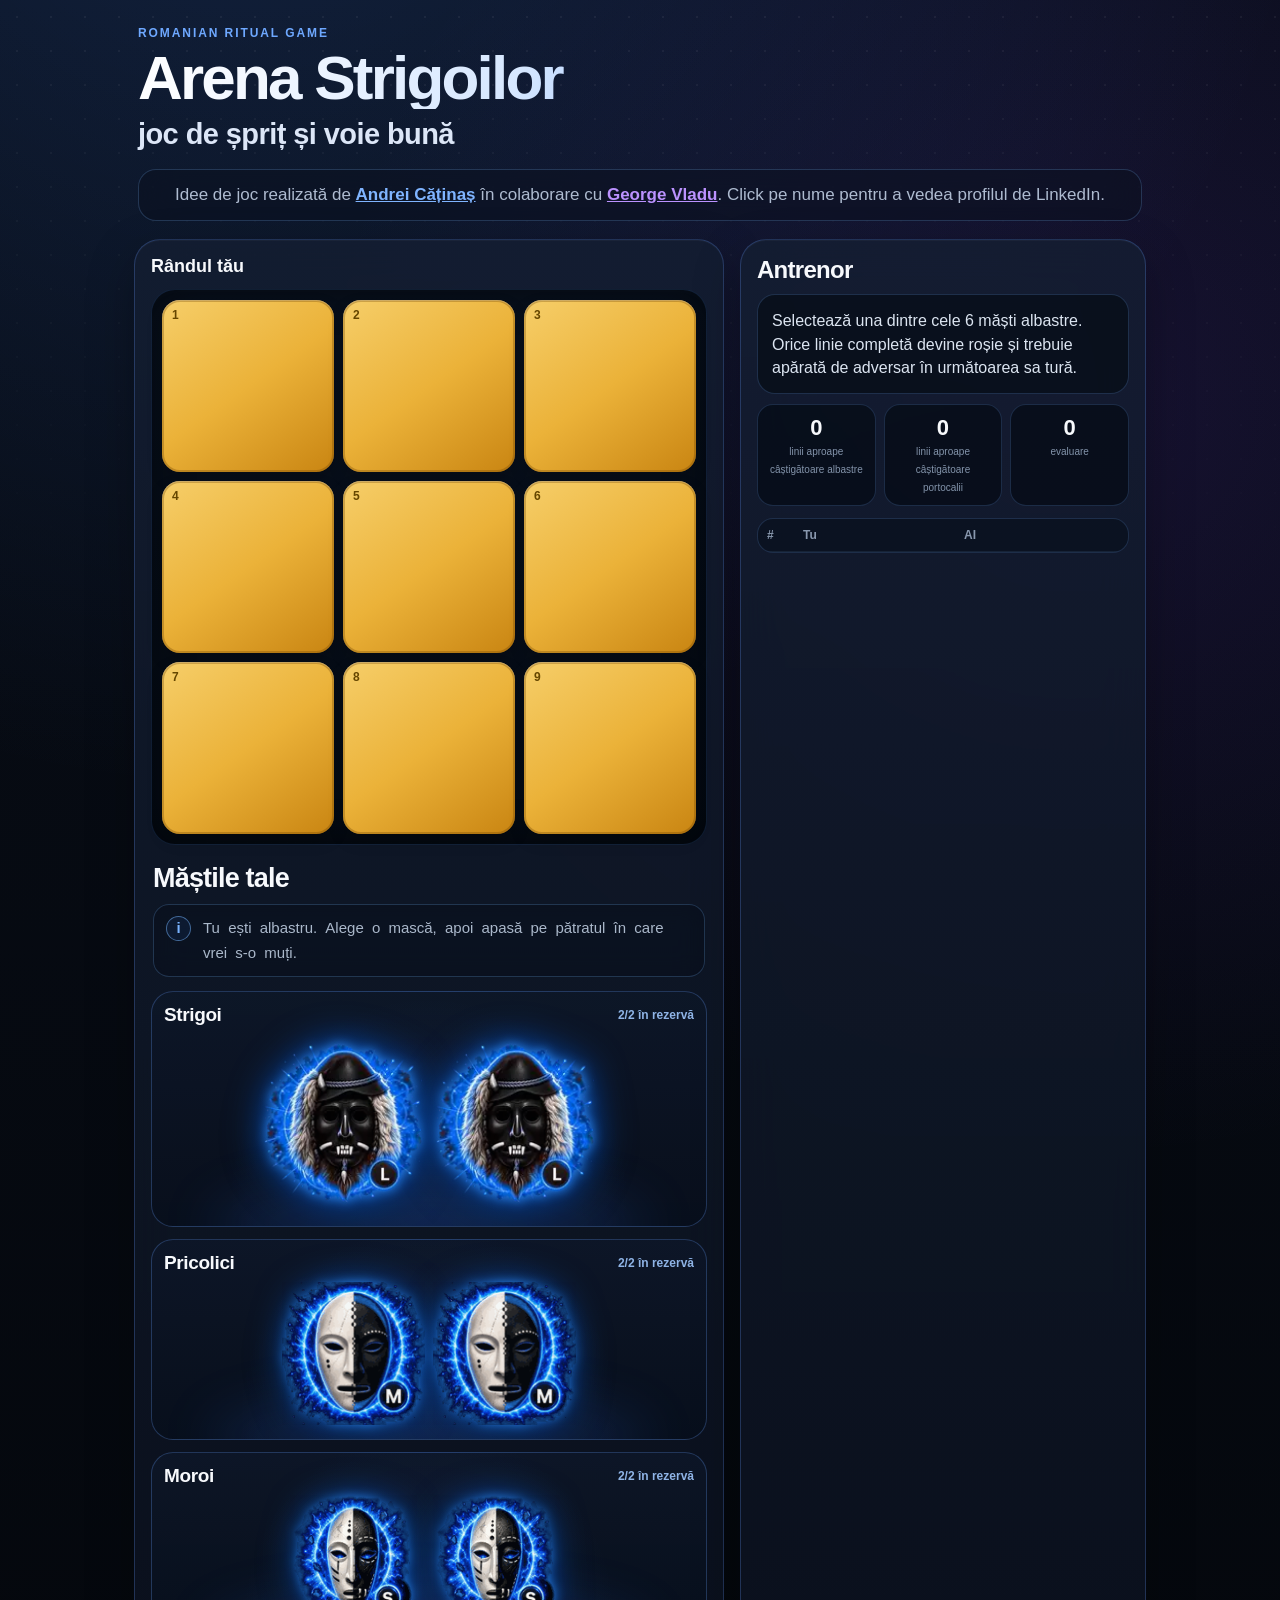
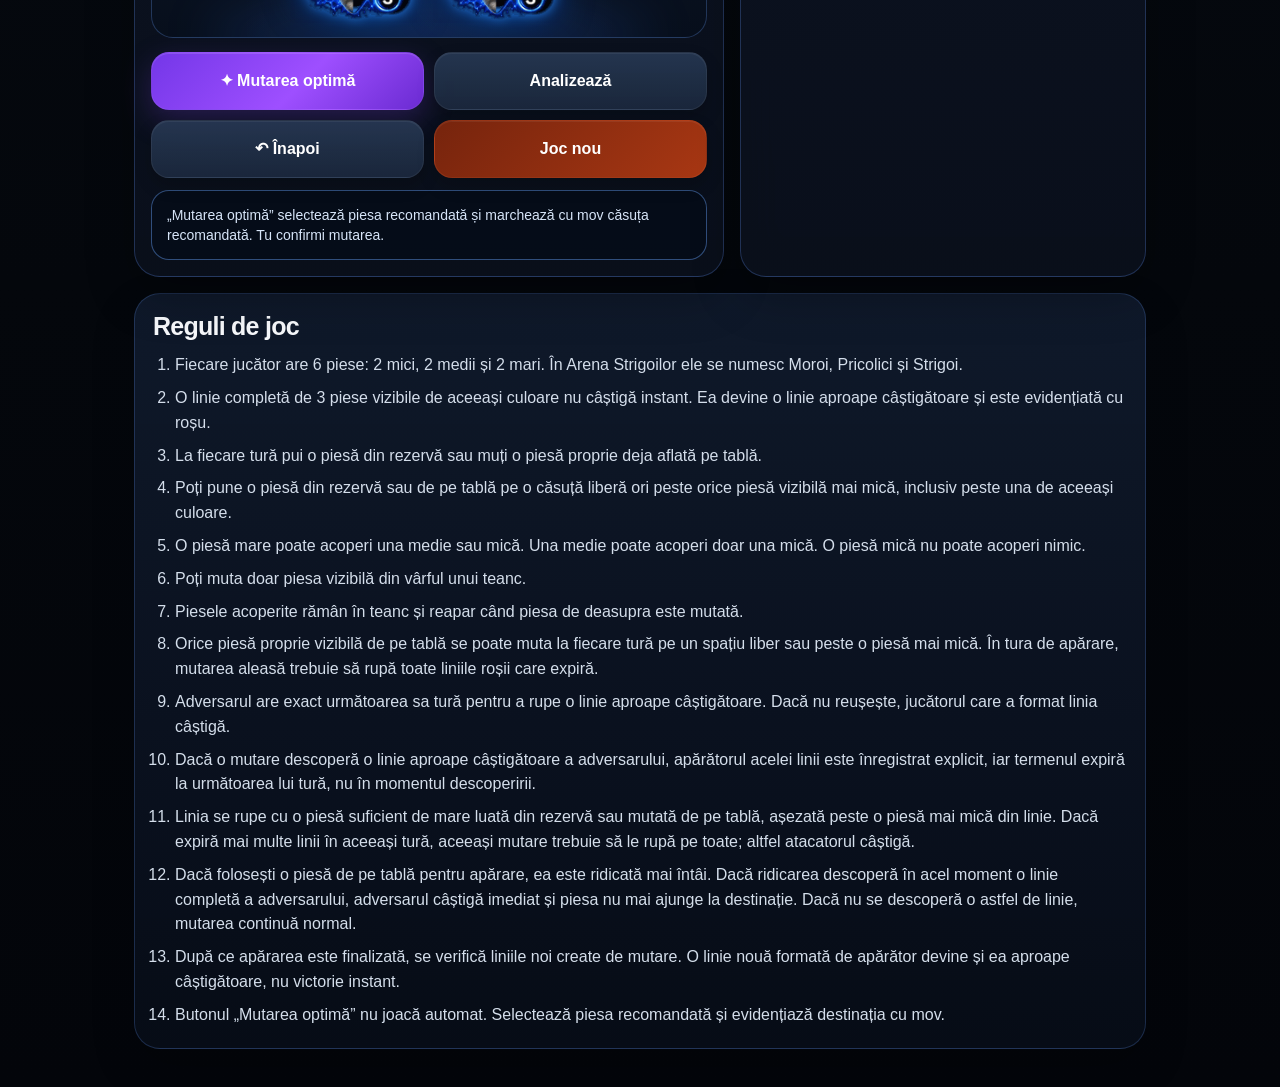
==== commit a0ed06a2: "Document board-defense reveal rule" ====
--- a/index.html
+++ b/index.html
@@ -1,74 +1,75 @@
-<!doctype html>
-<html lang="ro">
-<head>
-  <meta charset="utf-8">
-  <meta name="viewport" content="width=device-width,initial-scale=1,maximum-scale=1,user-scalable=no">
+<!doctype html>
+<html lang="ro">
+<head>
+  <meta charset="utf-8">
+  <meta name="viewport" content="width=device-width,initial-scale=1,maximum-scale=1,user-scalable=no">
   <meta name="theme-color" content="#05080f">
   <title>Arena Strigoilor</title>
   <link rel="icon" href="assets/mask-large.svg" type="image/svg+xml">
-  <link rel="stylesheet" href="assets/apple.css">
-  <link rel="stylesheet" href="assets/team-aura.css">
-  <link rel="stylesheet" href="assets/mask-layout-v2.css?v=20260814p">
-  <link rel="stylesheet" href="assets/game-effects.css?v=20260814p">
-  <link rel="stylesheet" href="assets/mask-guide.css?v=20260815b">
-  <link rel="stylesheet" href="assets/mask-transparent.css?v=20260814s">
-  <link rel="stylesheet" href="assets/defeat-popup-v2.css?v=20260814g">
-  <link rel="stylesheet" href="assets/win-popup.css?v=20260815a">
-  <link rel="stylesheet" href="assets/regula-strigoi-1.css?v=20260817d">
-</head>
-<body>
-  <div class="app">
-    <header class="hero">
-      <div class="eyebrow">Romanian ritual game</div>
-      <h1>Arena Strigoilor</h1>
-      <div class="tagline">joc de șpriț și voie bună</div>
-      <div class="credit">Idee de joc realizată de <a class="a" href="https://www.linkedin.com/in/andrei-catinas?utm_source=share&amp;utm_campaign=share_via&amp;utm_content=profile&amp;utm_medium=ios_app" target="_blank" rel="noopener noreferrer">Andrei Căținaș</a> în colaborare cu <a class="g" href="https://www.linkedin.com/in/george-vladu-1233897a?utm_source=share_via&amp;utm_content=profile&amp;utm_medium=member_ios" target="_blank" rel="noopener noreferrer">George Vladu</a>. Click pe nume pentru a vedea profilul de LinkedIn.</div>
-    </header>
-    <div class="layout">
-      <section class="glass">
+  <link rel="stylesheet" href="assets/apple.css">
+  <link rel="stylesheet" href="assets/team-aura.css">
+  <link rel="stylesheet" href="assets/mask-layout-v2.css?v=20260814p">
+  <link rel="stylesheet" href="assets/game-effects.css?v=20260814p">
+  <link rel="stylesheet" href="assets/mask-guide.css?v=20260815b">
+  <link rel="stylesheet" href="assets/mask-transparent.css?v=20260814s">
+  <link rel="stylesheet" href="assets/defeat-popup-v2.css?v=20260814g">
+  <link rel="stylesheet" href="assets/win-popup.css?v=20260815a">
+  <link rel="stylesheet" href="assets/regula-strigoi-1.css?v=20260817g">
+</head>
+<body>
+  <div class="app">
+    <header class="hero">
+      <div class="eyebrow">Romanian ritual game</div>
+      <h1>Arena Strigoilor</h1>
+      <div class="tagline">joc de șpriț și voie bună</div>
+      <div class="credit">Idee de joc realizată de <a class="a" href="https://www.linkedin.com/in/andrei-catinas?utm_source=share&amp;utm_campaign=share_via&amp;utm_content=profile&amp;utm_medium=ios_app" target="_blank" rel="noopener noreferrer">Andrei Căținaș</a> în colaborare cu <a class="g" href="https://www.linkedin.com/in/george-vladu-1233897a?utm_source=share_via&amp;utm_content=profile&amp;utm_medium=member_ios" target="_blank" rel="noopener noreferrer">George Vladu</a>. Click pe nume pentru a vedea profilul de LinkedIn.</div>
+    </header>
+    <div class="layout">
+      <section class="glass">
         <div id="status" class="status" aria-live="polite">Rândul tău</div>
         <div id="threatBanner" class="threat-banner" role="status" aria-live="assertive" hidden></div>
         <div id="aiTauntBanner" class="ai-taunt-banner" aria-live="polite" hidden></div>
-        <div id="board" class="board"></div>
-        <div class="reserve-title">Măștile tale</div>
-        <div id="maskInstruction" class="instructions mask-instructions"><div class="i">i</div><div class="mask-instruction-copy">Tu ești albastru. Alege o mască, apoi apasă pe pătratul în care vrei s-o muți.</div></div>
-        <div id="reserveGroups" class="reserve-groups"></div>
-        <div class="controls"><button id="hint" class="action">✦ Mutarea optimă</button><button id="analyze" class="action">Analizează</button><button id="undo" class="action">↶ Înapoi</button><button id="newgame" class="action">Joc nou</button></div>
-        <div id="hintBox" class="hint-box">„Mutarea optimă” selectează piesa recomandată și marchează cu mov căsuța recomandată. Tu confirmi mutarea.</div>
-      </section>
-      <section class="glass">
-        <div class="coach-title">Antrenor</div>
+        <div id="board" class="board"></div>
+        <div class="reserve-title">Măștile tale</div>
+        <div id="maskInstruction" class="instructions mask-instructions"><div class="i">i</div><div class="mask-instruction-copy">Tu ești albastru. Alege o mască, apoi apasă pe pătratul în care vrei s-o muți.</div></div>
+        <div id="reserveGroups" class="reserve-groups"></div>
+        <div class="controls"><button id="hint" class="action">✦ Mutarea optimă</button><button id="analyze" class="action">Analizează</button><button id="undo" class="action">↶ Înapoi</button><button id="newgame" class="action">Joc nou</button></div>
+        <div id="hintBox" class="hint-box">„Mutarea optimă” selectează piesa recomandată și marchează cu mov căsuța recomandată. Tu confirmi mutarea.</div>
+      </section>
+      <section class="glass">
+        <div class="coach-title">Antrenor</div>
         <div id="coach" class="coach" aria-live="polite">Selectează o mască albastră din rezervă. Piesele sunt grupate pe 3 rânduri: mari sus, medii la mijloc, mici jos.</div>
         <div class="metrics"><div class="metric"><strong id="mine">0</strong><span>linii aproape câștigătoare albastre</span></div><div class="metric"><strong id="theirs">0</strong><span>linii aproape câștigătoare portocalii</span></div><div class="metric"><strong id="eval">0</strong><span>evaluare</span></div></div>
-        <div class="history"><div class="row head"><div>#</div><div>Tu</div><div>AI</div></div><div id="historyRows"></div></div>
-      </section>
-    </div>
-    <section class="rules">
-      <h2>Reguli de joc</h2>
-      <ol>
+        <div class="history"><div class="row head"><div>#</div><div>Tu</div><div>AI</div></div><div id="historyRows"></div></div>
+      </section>
+    </div>
+    <section class="rules">
+      <h2>Reguli de joc</h2>
+      <ol>
         <li>Fiecare jucător are 6 piese: 2 mici, 2 medii și 2 mari. În Arena Strigoilor ele se numesc Moroi, Pricolici și Strigoi.</li>
         <li>O linie completă de 3 piese vizibile de aceeași culoare nu câștigă instant. Ea devine o linie aproape câștigătoare și este evidențiată cu roșu.</li>
-        <li>La fiecare tură pui o piesă din rezervă sau muți o piesă proprie deja aflată pe tablă.</li>
+        <li>La fiecare tură pui o piesă din rezervă sau muți o piesă proprie deja aflată pe tablă.</li>
         <li>Poți pune o piesă din rezervă sau de pe tablă pe o căsuță liberă ori peste orice piesă vizibilă mai mică, inclusiv peste una de aceeași culoare.</li>
-        <li>O piesă mare poate acoperi una medie sau mică. Una medie poate acoperi doar una mică. O piesă mică nu poate acoperi nimic.</li>
-        <li>Poți muta doar piesa vizibilă din vârful unui teanc.</li>
-        <li>Piesele acoperite rămân în teanc și reapar când piesa de deasupra este mutată.</li>
+        <li>O piesă mare poate acoperi una medie sau mică. Una medie poate acoperi doar una mică. O piesă mică nu poate acoperi nimic.</li>
+        <li>Poți muta doar piesa vizibilă din vârful unui teanc.</li>
+        <li>Piesele acoperite rămân în teanc și reapar când piesa de deasupra este mutată.</li>
         <li>Orice piesă proprie vizibilă de pe tablă se poate muta la fiecare tură pe un spațiu liber sau peste o piesă mai mică. În tura de apărare, mutarea aleasă trebuie să rupă toate liniile roșii care expiră.</li>
         <li>Adversarul are exact următoarea sa tură pentru a rupe o linie aproape câștigătoare. Dacă nu reușește, jucătorul care a format linia câștigă.</li>
         <li>Dacă o mutare descoperă o linie aproape câștigătoare a adversarului, apărătorul acelei linii este înregistrat explicit, iar termenul expiră la următoarea lui tură, nu în momentul descoperirii.</li>
         <li>Linia se rupe cu o piesă suficient de mare luată din rezervă sau mutată de pe tablă, așezată peste o piesă mai mică din linie. Dacă expiră mai multe linii în aceeași tură, aceeași mutare trebuie să le rupă pe toate; altfel atacatorul câștigă.</li>
-        <li>La o mutare de apărare se rezolvă mai întâi liniile roșii existente și abia apoi se verifică liniile noi. O linie nouă formată de apărător devine și ea aproape câștigătoare, nu victorie instant.</li>
+        <li>Dacă folosești o piesă de pe tablă pentru apărare, ea este ridicată mai întâi. Dacă ridicarea descoperă în acel moment o linie completă a adversarului, adversarul câștigă imediat și piesa nu mai ajunge la destinație. Dacă nu se descoperă o astfel de linie, mutarea continuă normal.</li>
+        <li>După ce apărarea este finalizată, se verifică liniile noi create de mutare. O linie nouă formată de apărător devine și ea aproape câștigătoare, nu victorie instant.</li>
         <li>Butonul „Mutarea optimă” nu joacă automat. Selectează piesa recomandată și evidențiază destinația cu mov.</li>
-      </ol>
-    </section>
-  </div>
-  <div id="fireworks"></div>
+      </ol>
+    </section>
+  </div>
+  <div id="fireworks"></div>
   <div id="loseOverlay" class="overlay"><div class="popup"><img src="defeat.svg?v=20260814g" alt=""><h3>Ai fost învins</h3><p>Viața e grea Boss</p><button id="closePopup">Închide</button></div></div>
   <script src="assets/mask-assets.js?v=20260815b"></script>
-  <script src="assets/regula-strigoi-1.js?v=20260817d"></script>
-  <script src="assets/apple.js?v=20260817f"></script>
-  <script src="assets/mask-guide.js?v=20260815b"></script>
-  <script src="assets/win-popup-hook.js?v=20260815a"></script>
-  <script src="assets/defeat-sticker.js?v=20260814g"></script>
-</body>
-</html>
+  <script src="assets/regula-strigoi-1.js?v=20260817g"></script>
+  <script src="assets/apple.js?v=20260817g"></script>
+  <script src="assets/mask-guide.js?v=20260815b"></script>
+  <script src="assets/win-popup-hook.js?v=20260815a"></script>
+  <script src="assets/defeat-sticker.js?v=20260814g"></script>
+</body>
+</html>
--- a/assets/regula-strigoi-1.css
+++ b/assets/regula-strigoi-1.css
@@ -1,10 +1,12 @@
 .threat-banner{margin:0 0 14px;padding:12px 14px;border:1px solid rgba(255,190,68,.7);border-radius:16px;background:linear-gradient(135deg,rgba(100,54,8,.88),rgba(70,31,7,.84));color:#fff4cf;font-weight:850;line-height:1.35;box-shadow:0 0 24px rgba(255,157,28,.18)}
 .threat-banner[hidden]{display:none!important}
 .threat-banner.is-due{border-color:#ff6d3a;background:linear-gradient(135deg,rgba(132,35,12,.94),rgba(77,16,13,.92));color:#fff;animation:threatBannerPulse 1.05s ease-in-out infinite}
+.threat-banner.is-due.has-board-defense{box-shadow:0 0 28px rgba(255,76,35,.34),inset 4px 0 0 rgba(49,211,155,.9)}
 .cell.vulnerable{z-index:1;animation:vulnerableCellPulse 1.25s ease-in-out infinite}
 .cell.vulnerable-b,.cell.vulnerable-o{box-shadow:0 0 0 5px rgba(255,54,54,.94),0 0 30px rgba(255,35,35,.78),inset 0 0 0 3px rgba(255,245,225,.42)}
 .cell.threat-due{outline:4px dashed #fff4c2;outline-offset:-9px}
-.cell .piece.board-defense-option{filter:drop-shadow(0 0 11px rgba(49,211,155,1));animation:boardDefensePulse 1s ease-in-out infinite}
+.cell .piece.board-defense-option{z-index:6;filter:drop-shadow(0 0 12px rgba(49,211,155,1));animation:boardDefensePulse .9s ease-in-out infinite}
+.cell .piece.board-defense-option::after{content:"MUTĂ";position:absolute;left:50%;top:-17px;transform:translateX(-50%);padding:3px 7px;border-radius:999px;background:rgba(13,55,44,.96);border:1px solid rgba(86,244,188,.9);color:#b9ffe7;font:900 9px/1 -apple-system,BlinkMacSystemFont,"SF Pro Text",Arial,sans-serif;letter-spacing:.08em;box-shadow:0 0 14px rgba(49,211,155,.55);white-space:nowrap;pointer-events:none}
 .reserve-row .piece.defense-option{filter:drop-shadow(0 0 8px rgba(49,211,155,.95));animation:defenseOptionPulse 1s ease-in-out infinite}
 .reserve-row .piece.defense-unavailable{opacity:.28;filter:grayscale(.7)}
 .reserve-row .piece[role="button"]:focus-visible{outline:3px solid #72e4ff;outline-offset:3px;border-radius:14px}
@@ -12,6 +14,5 @@
 @keyframes vulnerableCellPulse{0%,100%{filter:saturate(1)}50%{filter:saturate(1.35) brightness(1.12)}}
 @keyframes threatBannerPulse{0%,100%{transform:scale(1);box-shadow:0 0 18px rgba(255,76,35,.18)}50%{transform:scale(1.012);box-shadow:0 0 30px rgba(255,76,35,.38)}}
 @keyframes defenseOptionPulse{0%,100%{transform:scale(1);filter:drop-shadow(0 0 7px rgba(49,211,155,.75))}50%{transform:scale(1.045);filter:drop-shadow(0 0 15px rgba(49,211,155,1))}}
-@keyframes boardDefensePulse{0%,100%{filter:drop-shadow(0 0 8px rgba(49,211,155,.8))}50%{filter:drop-shadow(0 0 18px rgba(49,211,155,1))}}
+@keyframes boardDefensePulse{0%,100%{filter:drop-shadow(0 0 8px rgba(49,211,155,.8));transform:translateX(-50%) scale(1)}50%{filter:drop-shadow(0 0 22px rgba(49,211,155,1));transform:translateX(-50%) scale(1.06)}}
 @media (prefers-reduced-motion:reduce){.threat-banner.is-due,.cell.vulnerable,.reserve-row .piece.defense-option,.cell .piece.board-defense-option{animation:none!important}}
-
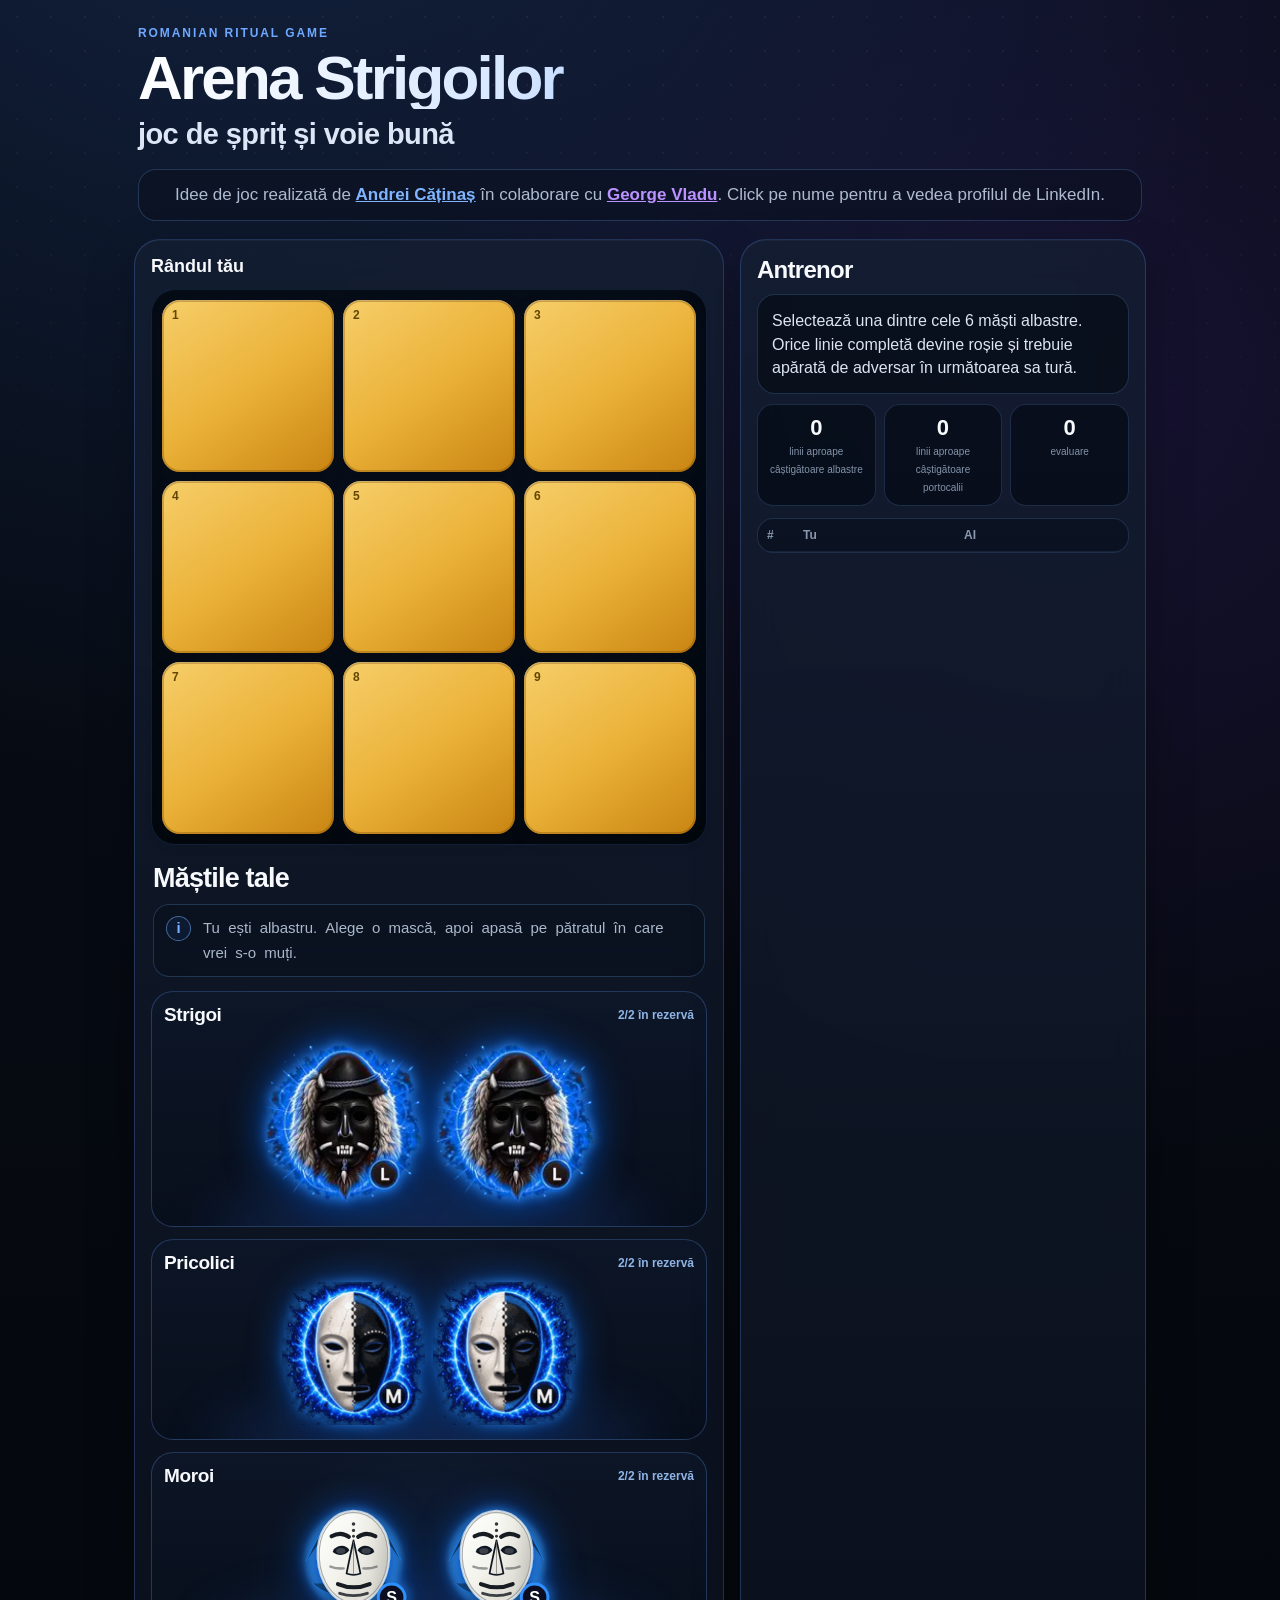
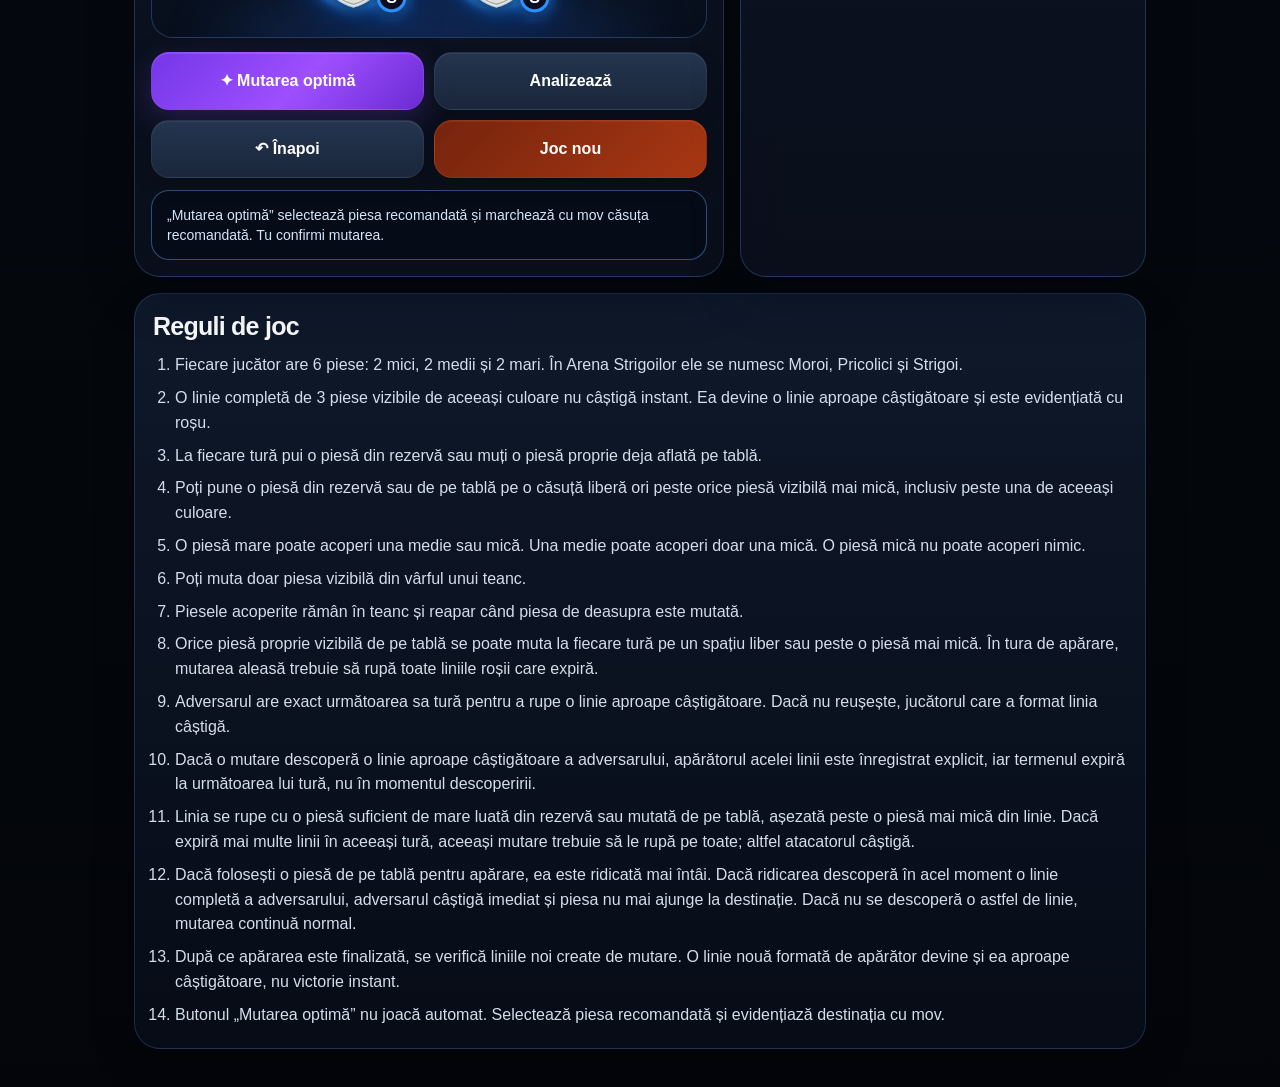
==== commit 0d67dd0e: "Bump cache for uniform white Moroi mask assets" ====
--- a/index.html
+++ b/index.html
@@ -8,7 +8,7 @@
   <link rel="icon" href="assets/mask-large.svg" type="image/svg+xml">
   <link rel="stylesheet" href="assets/apple.css">
   <link rel="stylesheet" href="assets/team-aura.css">
-  <link rel="stylesheet" href="assets/mask-layout-v2.css?v=20260814p">
+  <link rel="stylesheet" href="assets/mask-layout-v2.css?v=20260820a">
   <link rel="stylesheet" href="assets/game-effects.css?v=20260814p">
   <link rel="stylesheet" href="assets/mask-guide.css?v=20260815b">
   <link rel="stylesheet" href="assets/mask-transparent.css?v=20260814s">
@@ -65,9 +65,9 @@
   </div>
   <div id="fireworks"></div>
   <div id="loseOverlay" class="overlay"><div class="popup"><img src="defeat.svg?v=20260814g" alt=""><h3>Ai fost învins</h3><p>Viața e grea Boss</p><button id="closePopup">Închide</button></div></div>
-  <script src="assets/mask-assets.js?v=20260815b"></script>
+  <script src="assets/mask-assets.js?v=20260820a"></script>
   <script src="assets/regula-strigoi-1.js?v=20260817g"></script>
-  <script src="assets/apple.js?v=20260817g"></script>
+  <script src="assets/apple.js?v=20260820a"></script>
   <script src="assets/mask-guide.js?v=20260815b"></script>
   <script src="assets/win-popup-hook.js?v=20260815a"></script>
   <script src="assets/defeat-sticker.js?v=20260814g"></script>
--- a/assets/mask-layout-v2.css
+++ b/assets/mask-layout-v2.css
@@ -10,16 +10,16 @@
 .piece.M::before,.piece.M::after{display:none!important;content:none!important}
 .piece.M .mask-art{position:relative;z-index:1;clip-path:none!important;object-fit:contain!important}
 
-/* Moroi Small: keep the working layered treatment and the clear S badge. */
-.mask-art.team-b.size-S{content:url('mask-medium.svg?v=20260814p')!important}
-.mask-art.team-o.size-S{content:url('mask-small-orange.svg?v=20260814p')!important}
+/* Moroi Small: uniform white mask face, no black-white split. */
+.mask-art.team-b.size-S{content:url('mask-small-white.svg?v=20260820a')!important}
+.mask-art.team-o.size-S{content:url('mask-small-white-orange.svg?v=20260820a')!important}
 .piece.S{overflow:visible}
 .piece.S::before{content:"";position:absolute;inset:-6%;z-index:0;background-repeat:no-repeat;background-position:center;background-size:contain;mix-blend-mode:screen;pointer-events:none}
-.piece.S:has(.mask-art.team-b)::before{background-image:url('mask-medium.svg?v=20260814p')}
-.piece.S:has(.mask-art.team-o)::before{background-image:url('mask-small-orange.svg?v=20260814p')}
+.piece.S:has(.mask-art.team-b)::before{background-image:url('mask-small-white.svg?v=20260820a')}
+.piece.S:has(.mask-art.team-o)::before{background-image:url('mask-small-white-orange.svg?v=20260820a')}
 .piece.S::after{content:"S";position:absolute;right:5%;bottom:5%;z-index:3;width:24%;aspect-ratio:1;border-radius:50%;display:grid;place-items:center;background:rgba(5,11,23,.96);color:#fff;font:900 clamp(9px,2.2vw,15px)/1 -apple-system,BlinkMacSystemFont,"SF Pro Text",Arial,sans-serif;border:2px solid #2f8fff;box-shadow:0 0 0 2px rgba(3,8,18,.55),0 0 12px rgba(45,137,255,.9);pointer-events:none}
 .piece.S:has(.mask-art.team-o)::after{border-color:#ff7a1a;box-shadow:0 0 0 2px rgba(3,8,18,.55),0 0 12px rgba(255,105,18,.9)}
-.piece.S .mask-art{position:relative;z-index:1;clip-path:polygon(34% 8%,66% 8%,72% 22%,72% 68%,65% 86%,56% 96%,44% 96%,35% 86%,28% 68%,28% 22%);object-fit:contain!important}
+.piece.S .mask-art{position:relative;z-index:1;clip-path:none!important;object-fit:contain!important}
 .reserve-row.small .S{width:24%!important;height:auto!important;aspect-ratio:1/1!important;margin-right:1.5%!important}
 .reserve-row.small .S .mask-art{width:100%!important;height:100%!important;transform:none!important;filter:drop-shadow(0 0 5px rgba(49,145,255,.82)) drop-shadow(0 7px 12px rgba(0,0,0,.42))}
 .cell .piece.S{width:50%!important;height:53%!important;top:50%!important;bottom:auto!important;left:50%!important;transform:translate(-50%,-50%)!important}
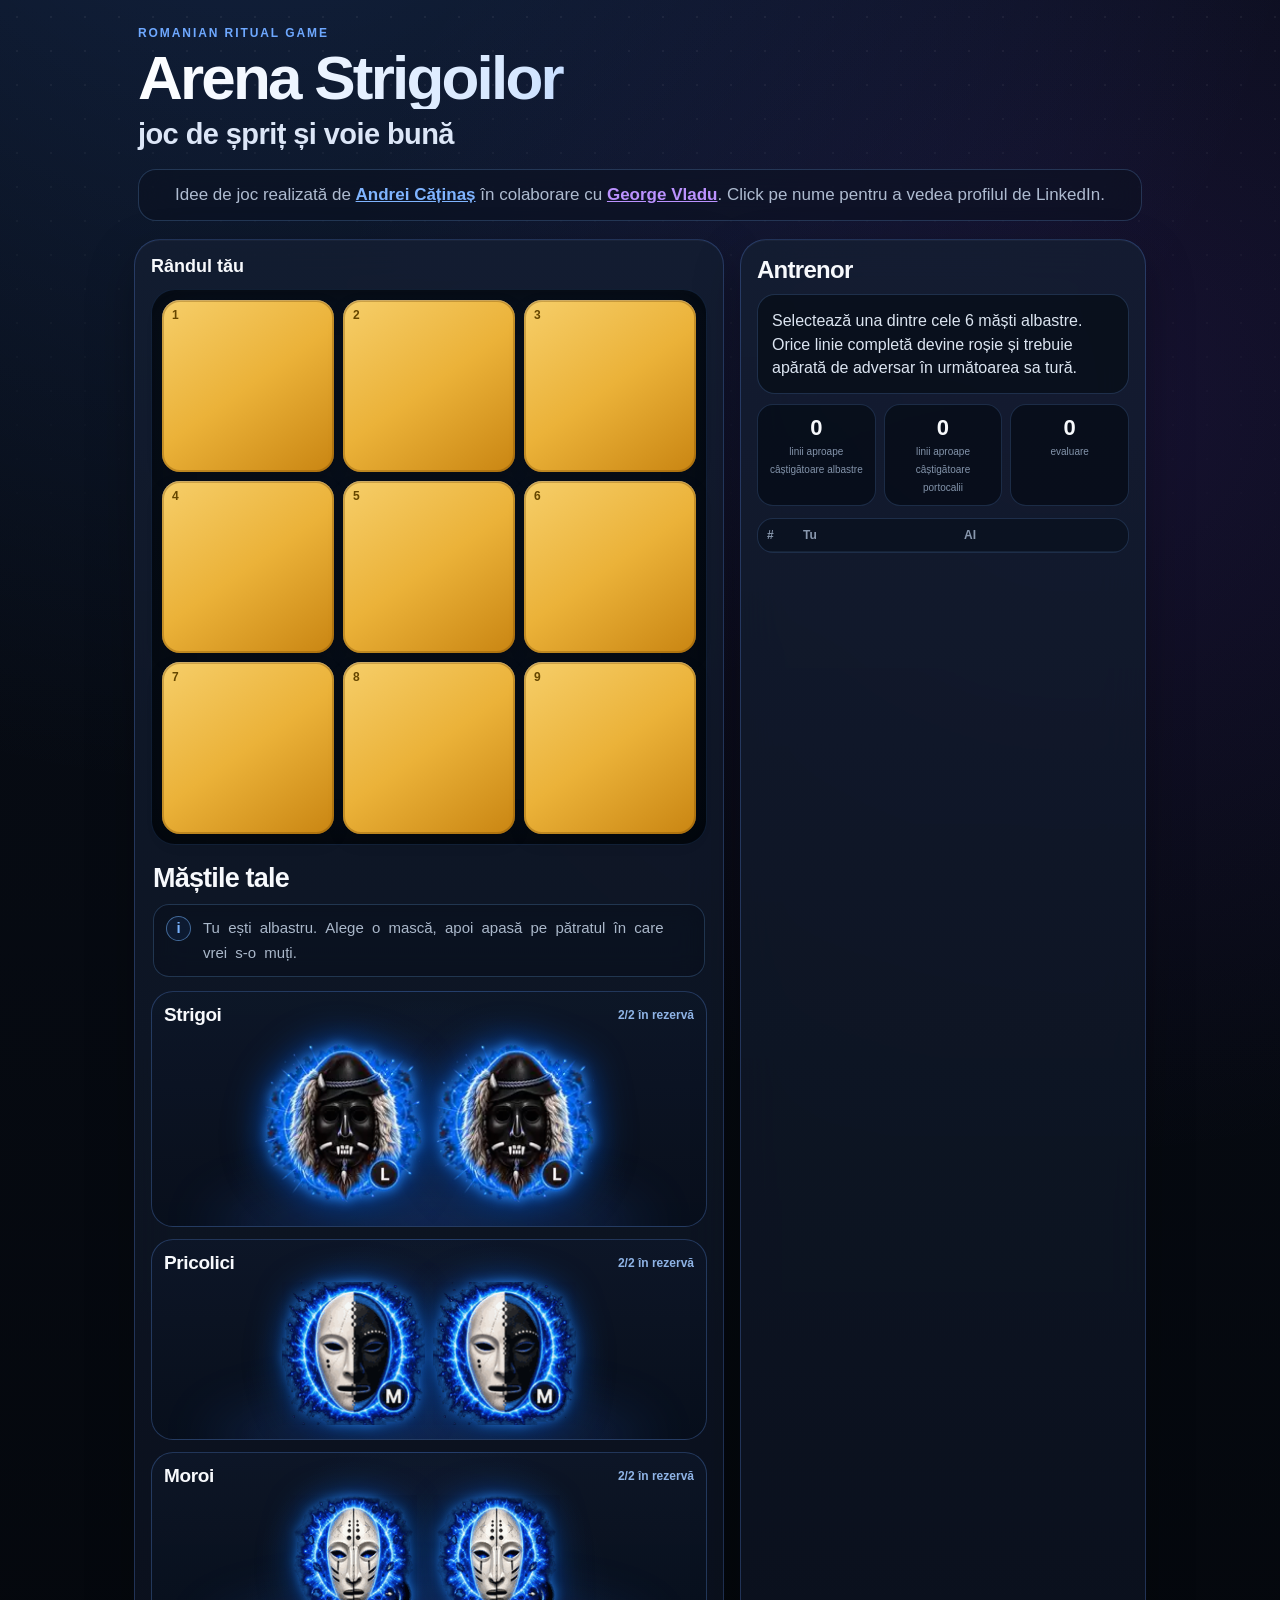
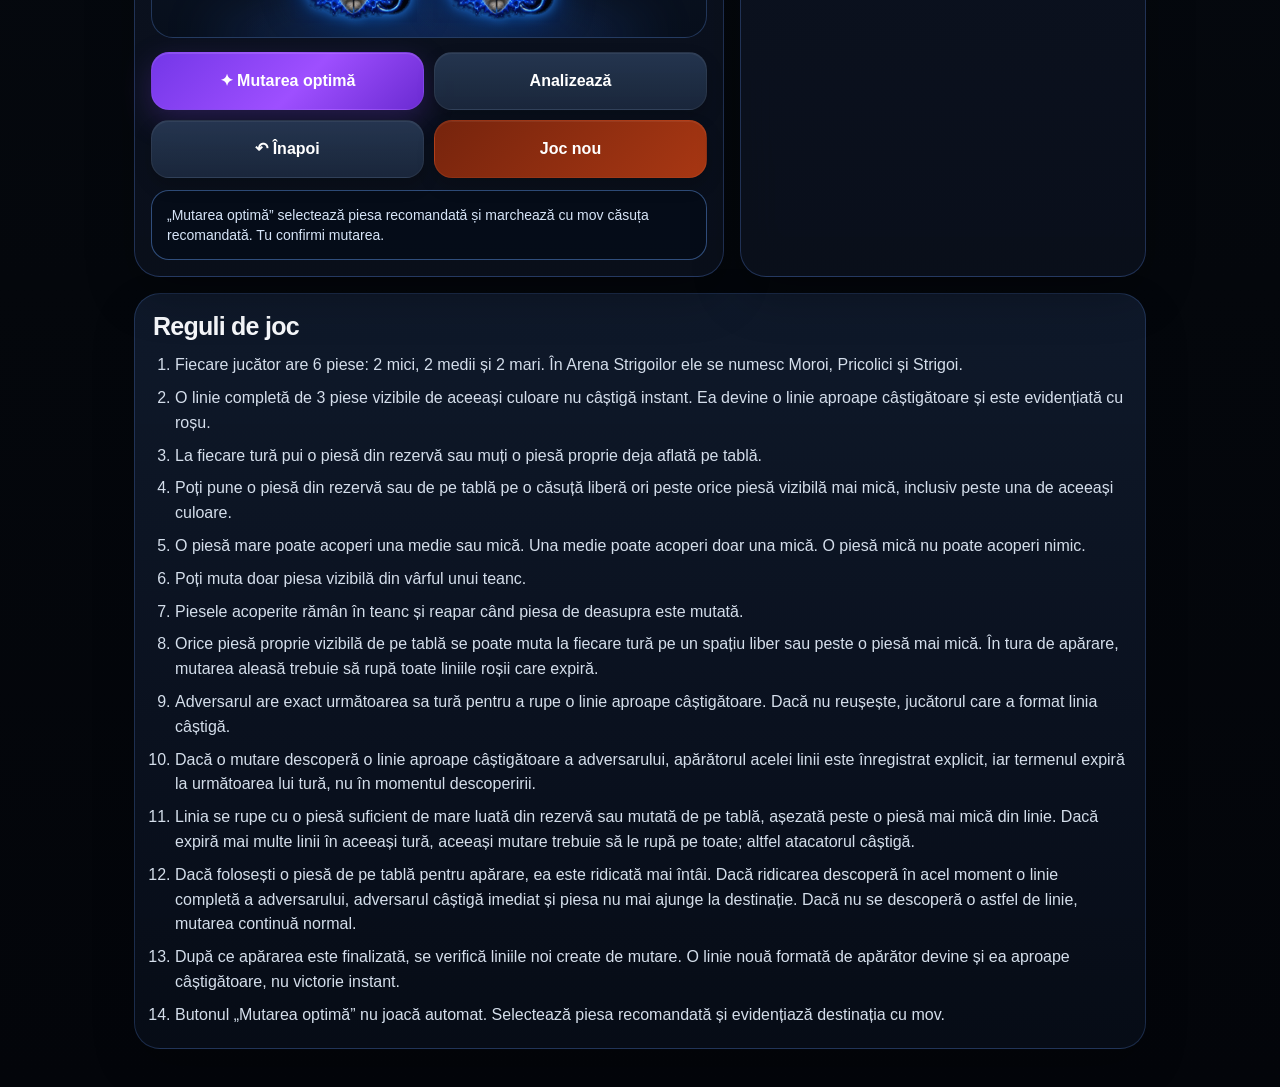
==== commit 4d572154: "Bust Moroi asset cache after Safari rendering fix" ====
--- a/index.html
+++ b/index.html
@@ -11,7 +11,7 @@
   <link rel="stylesheet" href="assets/mask-layout-v2.css?v=20260820a">
   <link rel="stylesheet" href="assets/game-effects.css?v=20260814p">
   <link rel="stylesheet" href="assets/mask-guide.css?v=20260815b">
-  <link rel="stylesheet" href="assets/mask-transparent.css?v=20260814s">
+  <link rel="stylesheet" href="assets/mask-transparent.css?v=20260820c">
   <link rel="stylesheet" href="assets/defeat-popup-v2.css?v=20260814g">
   <link rel="stylesheet" href="assets/win-popup.css?v=20260815a">
   <link rel="stylesheet" href="assets/regula-strigoi-1.css?v=20260817g">
@@ -65,7 +65,7 @@
   </div>
   <div id="fireworks"></div>
   <div id="loseOverlay" class="overlay"><div class="popup"><img src="defeat.svg?v=20260814g" alt=""><h3>Ai fost învins</h3><p>Viața e grea Boss</p><button id="closePopup">Închide</button></div></div>
-  <script src="assets/mask-assets.js?v=20260820a"></script>
+  <script src="assets/mask-assets.js?v=20260820c"></script>
   <script src="assets/regula-strigoi-1.js?v=20260817g"></script>
   <script src="assets/apple.js?v=20260820a"></script>
   <script src="assets/mask-guide.js?v=20260815b"></script>
--- a/assets/mask-transparent.css
+++ b/assets/mask-transparent.css
@@ -1,10 +1,33 @@
-/* Final Safari-safe transparent rendering for Pricolici (M) and Moroi (S). */
+/* Safari-safe transparent rendering for Pricolici (M) and Moroi (S). */
 html body .piece.M::before,
 html body .piece.M::after,
-html body .piece.S::before,
 html body .piece.S::after{
   display:none!important;
   content:none!important;
+}
+
+html body .piece.S::before{
+  display:none!important;
+  content:none!important;
+}
+
+/* Moroi keeps the original PNG, aura and S badge. The original white half is mirrored over the dark half. */
+html body .piece.S.moroi-mirror-white::before{
+  content:""!important;
+  display:block!important;
+  position:absolute!important;
+  inset:0!important;
+  z-index:2!important;
+  pointer-events:none!important;
+  background-image:var(--moroi-source)!important;
+  background-repeat:no-repeat!important;
+  background-position:center!important;
+  background-size:100% 100%!important;
+  transform:scaleX(-1)!important;
+  transform-origin:center center!important;
+  clip-path:inset(0 50% 0 0)!important;
+  -webkit-clip-path:inset(0 50% 0 0)!important;
+  mix-blend-mode:normal!important;
 }
 
 html body .piece .mask-art.team-b.size-M,
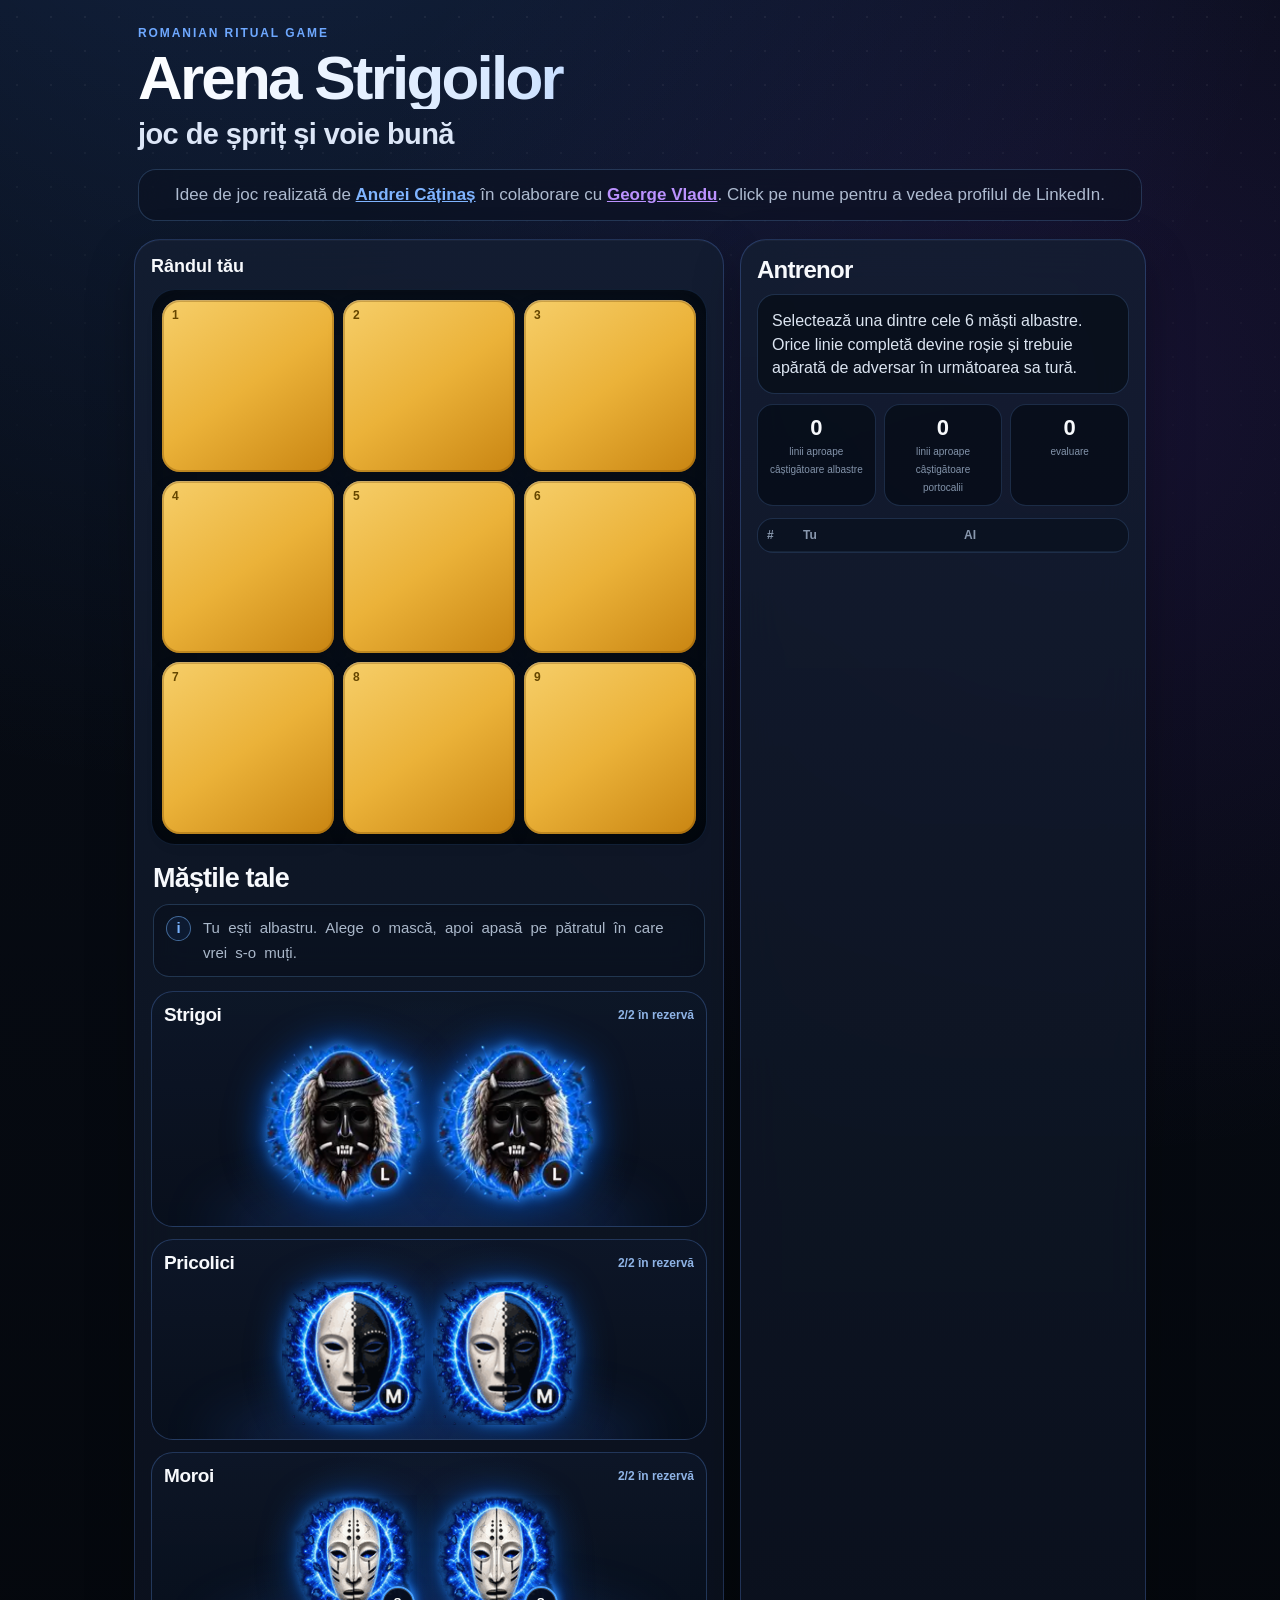
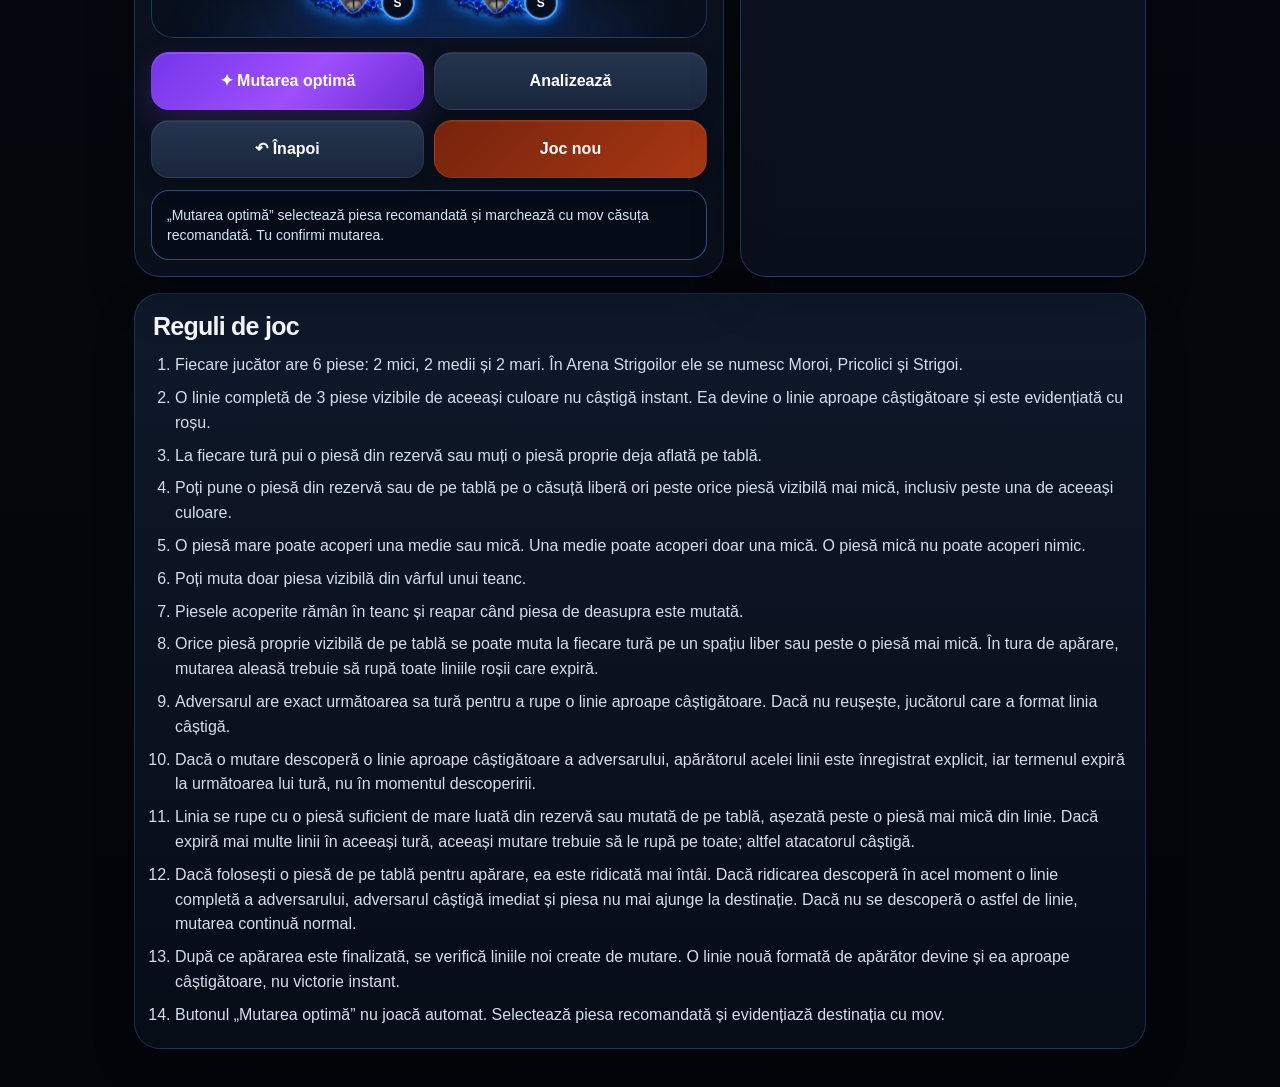
==== commit 05349157: "Bump Moroi badge cache version" ====
--- a/index.html
+++ b/index.html
@@ -11,7 +11,7 @@
   <link rel="stylesheet" href="assets/mask-layout-v2.css?v=20260820a">
   <link rel="stylesheet" href="assets/game-effects.css?v=20260814p">
   <link rel="stylesheet" href="assets/mask-guide.css?v=20260815b">
-  <link rel="stylesheet" href="assets/mask-transparent.css?v=20260820c">
+  <link rel="stylesheet" href="assets/mask-transparent.css?v=20260820d">
   <link rel="stylesheet" href="assets/defeat-popup-v2.css?v=20260814g">
   <link rel="stylesheet" href="assets/win-popup.css?v=20260815a">
   <link rel="stylesheet" href="assets/regula-strigoi-1.css?v=20260817g">
@@ -67,7 +67,7 @@
   <div id="loseOverlay" class="overlay"><div class="popup"><img src="defeat.svg?v=20260814g" alt=""><h3>Ai fost învins</h3><p>Viața e grea Boss</p><button id="closePopup">Închide</button></div></div>
   <script src="assets/mask-assets.js?v=20260820c"></script>
   <script src="assets/regula-strigoi-1.js?v=20260817g"></script>
-  <script src="assets/apple.js?v=20260820a"></script>
+  <script src="assets/apple.js?v=20260820c"></script>
   <script src="assets/mask-guide.js?v=20260815b"></script>
   <script src="assets/win-popup-hook.js?v=20260815a"></script>
   <script src="assets/defeat-sticker.js?v=20260814g"></script>
--- a/assets/mask-transparent.css
+++ b/assets/mask-transparent.css
@@ -11,7 +11,7 @@
   content:none!important;
 }
 
-/* Moroi keeps the original PNG, aura and S badge. The original white half is mirrored over the dark half. */
+/* Moroi keeps the original PNG and aura. The original white half is mirrored over the dark half. */
 html body .piece.S.moroi-mirror-white::before{
   content:""!important;
   display:block!important;
@@ -28,6 +28,33 @@
   clip-path:inset(0 50% 0 0)!important;
   -webkit-clip-path:inset(0 50% 0 0)!important;
   mix-blend-mode:normal!important;
+}
+
+/* Mirroring covers the original lower-right badge, so restore S as a real overlay. */
+html body .piece.S.moroi-mirror-white::after{
+  content:"S"!important;
+  display:flex!important;
+  position:absolute!important;
+  right:2%!important;
+  bottom:2%!important;
+  width:clamp(20px,28%,34px)!important;
+  aspect-ratio:1/1!important;
+  align-items:center!important;
+  justify-content:center!important;
+  box-sizing:border-box!important;
+  border-radius:50%!important;
+  z-index:4!important;
+  pointer-events:none!important;
+  color:#fff!important;
+  background:rgba(6,14,30,.96)!important;
+  border:2px solid #4aa2ff!important;
+  box-shadow:0 0 0 1px rgba(255,255,255,.18) inset,0 0 8px rgba(45,145,255,.9),0 0 16px rgba(0,92,255,.5)!important;
+  font:800 clamp(12px,15%,17px)/1 -apple-system,BlinkMacSystemFont,"SF Pro Display","Helvetica Neue",Arial,sans-serif!important;
+  text-align:center!important;
+}
+html body .piece.S.moroi-mirror-white:has(.mask-art.team-o)::after{
+  border-color:#ff8a37!important;
+  box-shadow:0 0 0 1px rgba(255,255,255,.18) inset,0 0 8px rgba(255,126,42,.9),0 0 16px rgba(255,75,0,.5)!important;
 }
 
 html body .piece .mask-art.team-b.size-M,
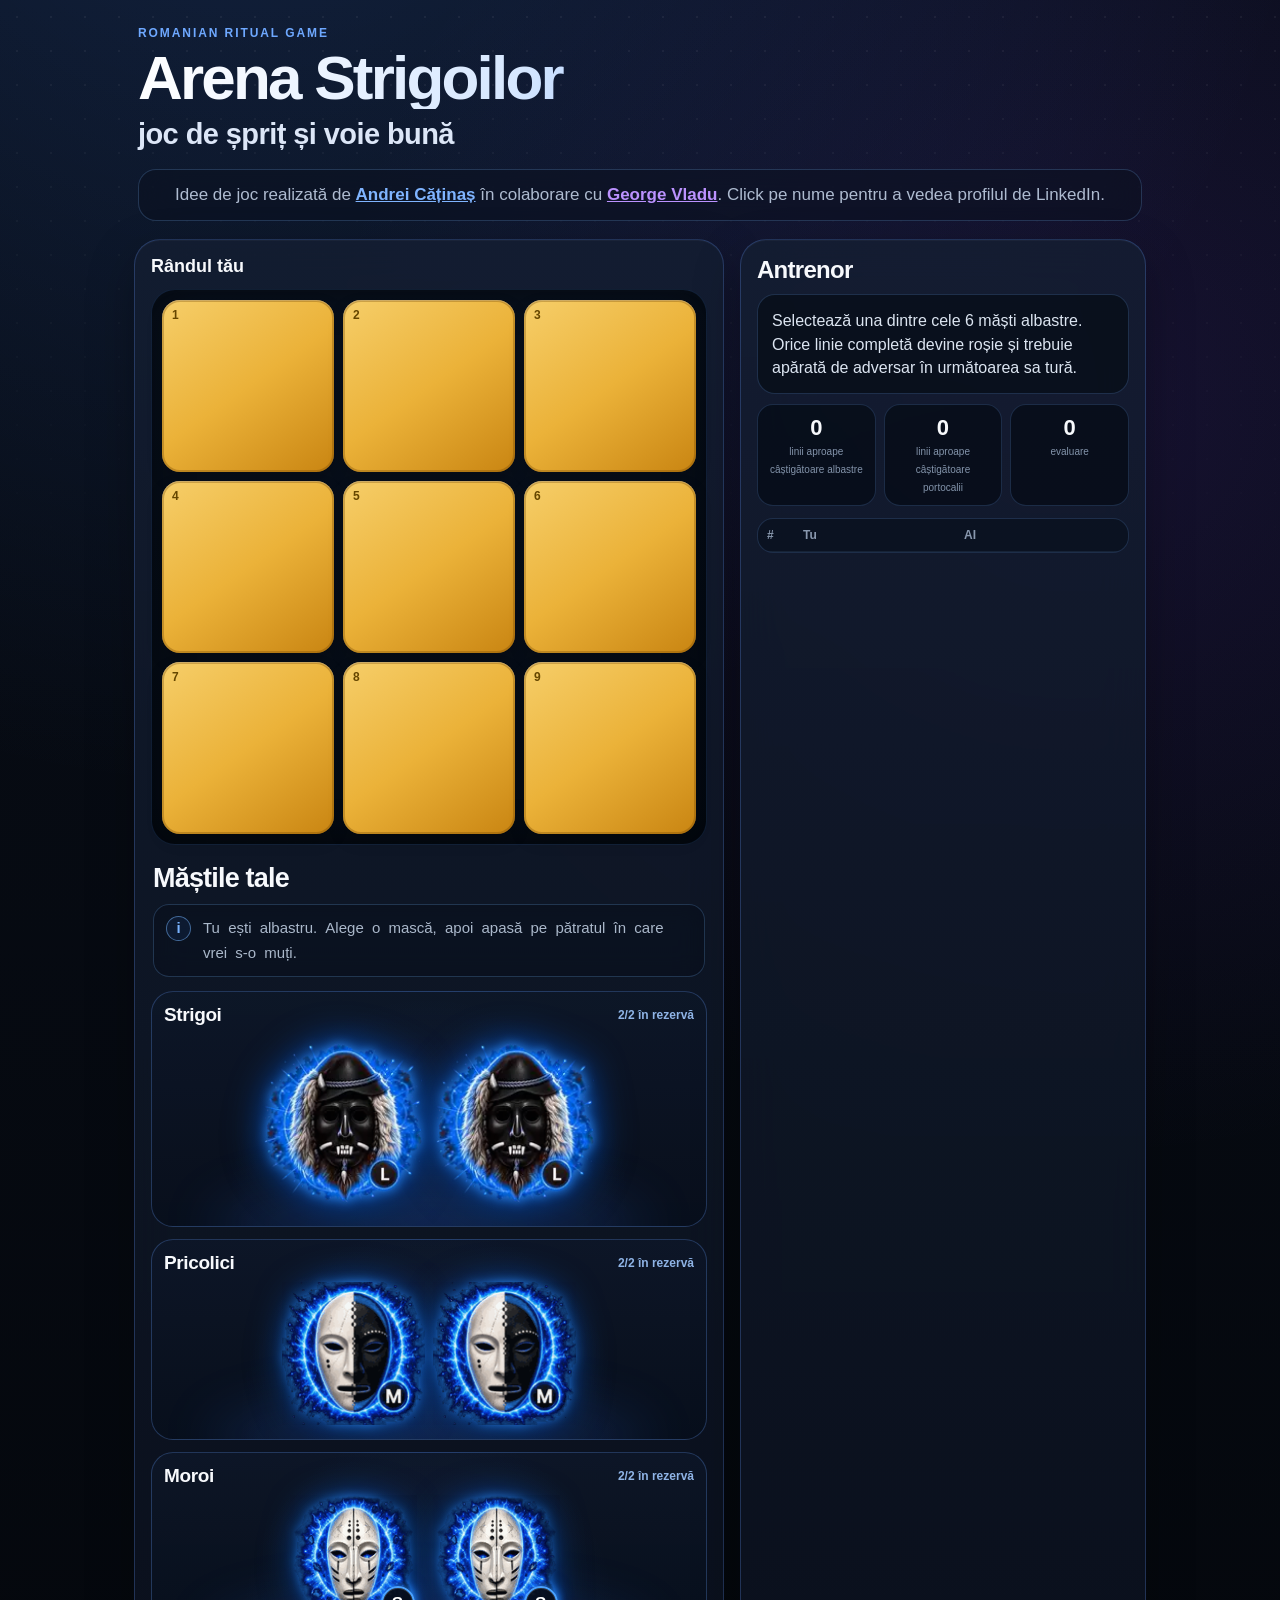
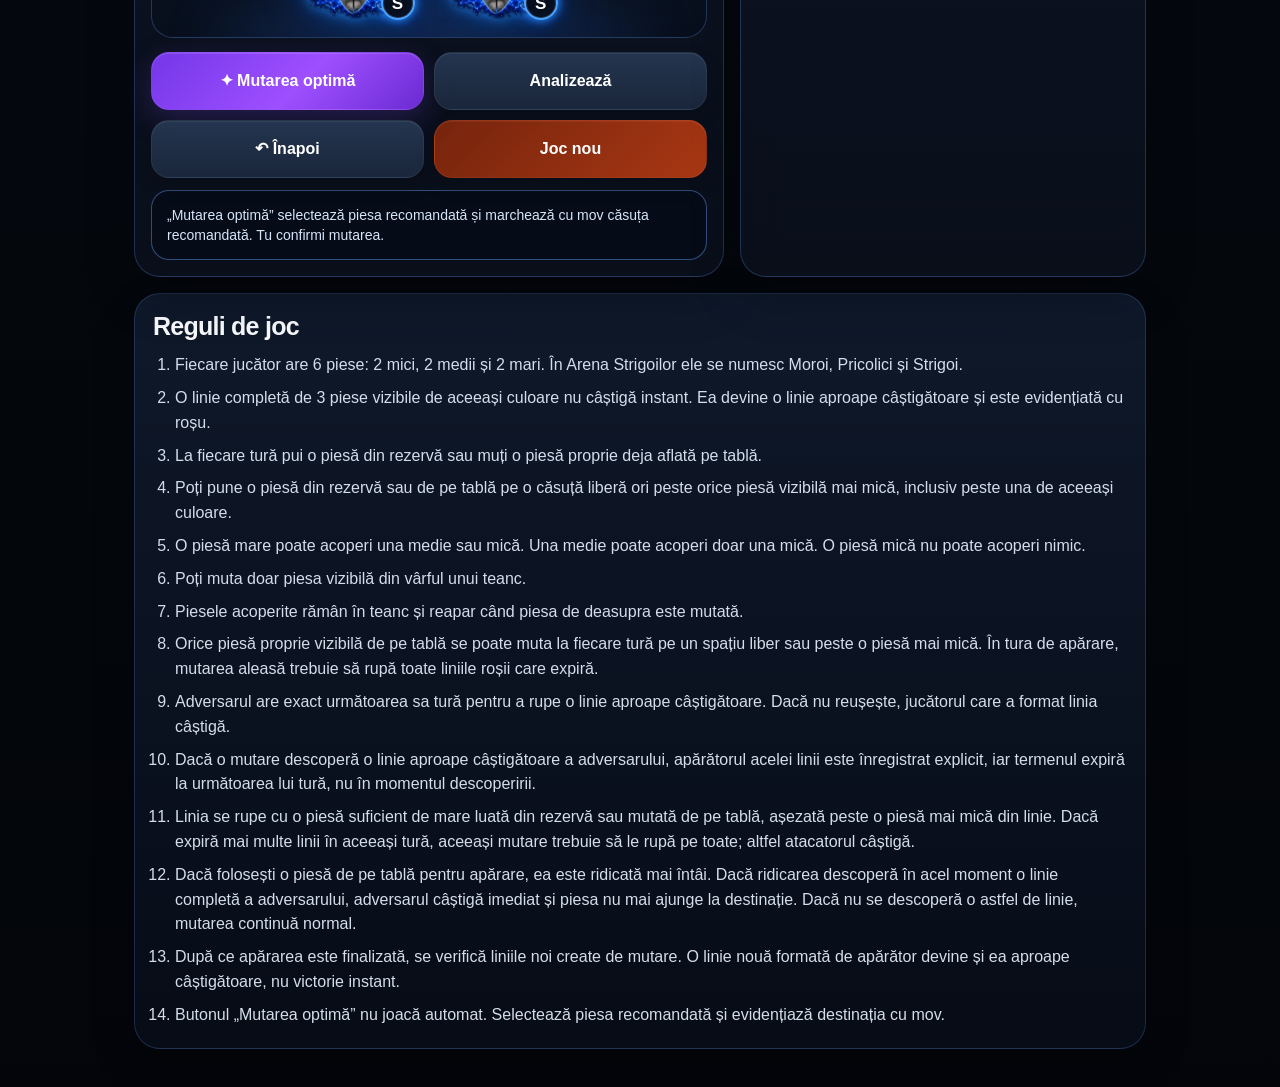
==== commit 9eead72d: "Bust cache for Moroi S badge fix" ====
--- a/index.html
+++ b/index.html
@@ -11,7 +11,7 @@
   <link rel="stylesheet" href="assets/mask-layout-v2.css?v=20260820a">
   <link rel="stylesheet" href="assets/game-effects.css?v=20260814p">
   <link rel="stylesheet" href="assets/mask-guide.css?v=20260815b">
-  <link rel="stylesheet" href="assets/mask-transparent.css?v=20260820d">
+  <link rel="stylesheet" href="assets/mask-transparent.css?v=20260820e">
   <link rel="stylesheet" href="assets/defeat-popup-v2.css?v=20260814g">
   <link rel="stylesheet" href="assets/win-popup.css?v=20260815a">
   <link rel="stylesheet" href="assets/regula-strigoi-1.css?v=20260817g">
@@ -65,7 +65,7 @@
   </div>
   <div id="fireworks"></div>
   <div id="loseOverlay" class="overlay"><div class="popup"><img src="defeat.svg?v=20260814g" alt=""><h3>Ai fost învins</h3><p>Viața e grea Boss</p><button id="closePopup">Închide</button></div></div>
-  <script src="assets/mask-assets.js?v=20260820c"></script>
+  <script src="assets/mask-assets.js?v=20260820d"></script>
   <script src="assets/regula-strigoi-1.js?v=20260817g"></script>
   <script src="assets/apple.js?v=20260820c"></script>
   <script src="assets/mask-guide.js?v=20260815b"></script>
--- a/assets/mask-transparent.css
+++ b/assets/mask-transparent.css
@@ -30,31 +30,40 @@
   mix-blend-mode:normal!important;
 }
 
-/* Mirroring covers the original lower-right badge, so restore S as a real overlay. */
+/* Legacy pseudo badge remains disabled; Safari now gets a real DOM badge instead. */
 html body .piece.S.moroi-mirror-white::after{
-  content:"S"!important;
-  display:flex!important;
+  display:none!important;
+  content:none!important;
+}
+
+html body .piece.S .moroi-size-badge{
   position:absolute!important;
   right:2%!important;
   bottom:2%!important;
-  width:clamp(20px,28%,34px)!important;
+  width:28%!important;
+  min-width:20px!important;
+  max-width:34px!important;
   aspect-ratio:1/1!important;
+  display:flex!important;
   align-items:center!important;
   justify-content:center!important;
   box-sizing:border-box!important;
   border-radius:50%!important;
-  z-index:4!important;
+  z-index:6!important;
   pointer-events:none!important;
   color:#fff!important;
-  background:rgba(6,14,30,.96)!important;
+  background:rgba(6,14,30,.97)!important;
   border:2px solid #4aa2ff!important;
-  box-shadow:0 0 0 1px rgba(255,255,255,.18) inset,0 0 8px rgba(45,145,255,.9),0 0 16px rgba(0,92,255,.5)!important;
-  font:800 clamp(12px,15%,17px)/1 -apple-system,BlinkMacSystemFont,"SF Pro Display","Helvetica Neue",Arial,sans-serif!important;
+  box-shadow:0 0 0 1px rgba(255,255,255,.16) inset,0 0 8px rgba(45,145,255,.95),0 0 16px rgba(0,92,255,.55)!important;
+  font-family:-apple-system,BlinkMacSystemFont,"SF Pro Display","Helvetica Neue",Arial,sans-serif!important;
+  font-size:clamp(12px,3.6vw,17px)!important;
+  font-weight:800!important;
+  line-height:1!important;
   text-align:center!important;
 }
-html body .piece.S.moroi-mirror-white:has(.mask-art.team-o)::after{
+html body .piece.S .moroi-size-badge.team-o{
   border-color:#ff8a37!important;
-  box-shadow:0 0 0 1px rgba(255,255,255,.18) inset,0 0 8px rgba(255,126,42,.9),0 0 16px rgba(255,75,0,.5)!important;
+  box-shadow:0 0 0 1px rgba(255,255,255,.16) inset,0 0 8px rgba(255,126,42,.95),0 0 16px rgba(255,75,0,.55)!important;
 }
 
 html body .piece .mask-art.team-b.size-M,
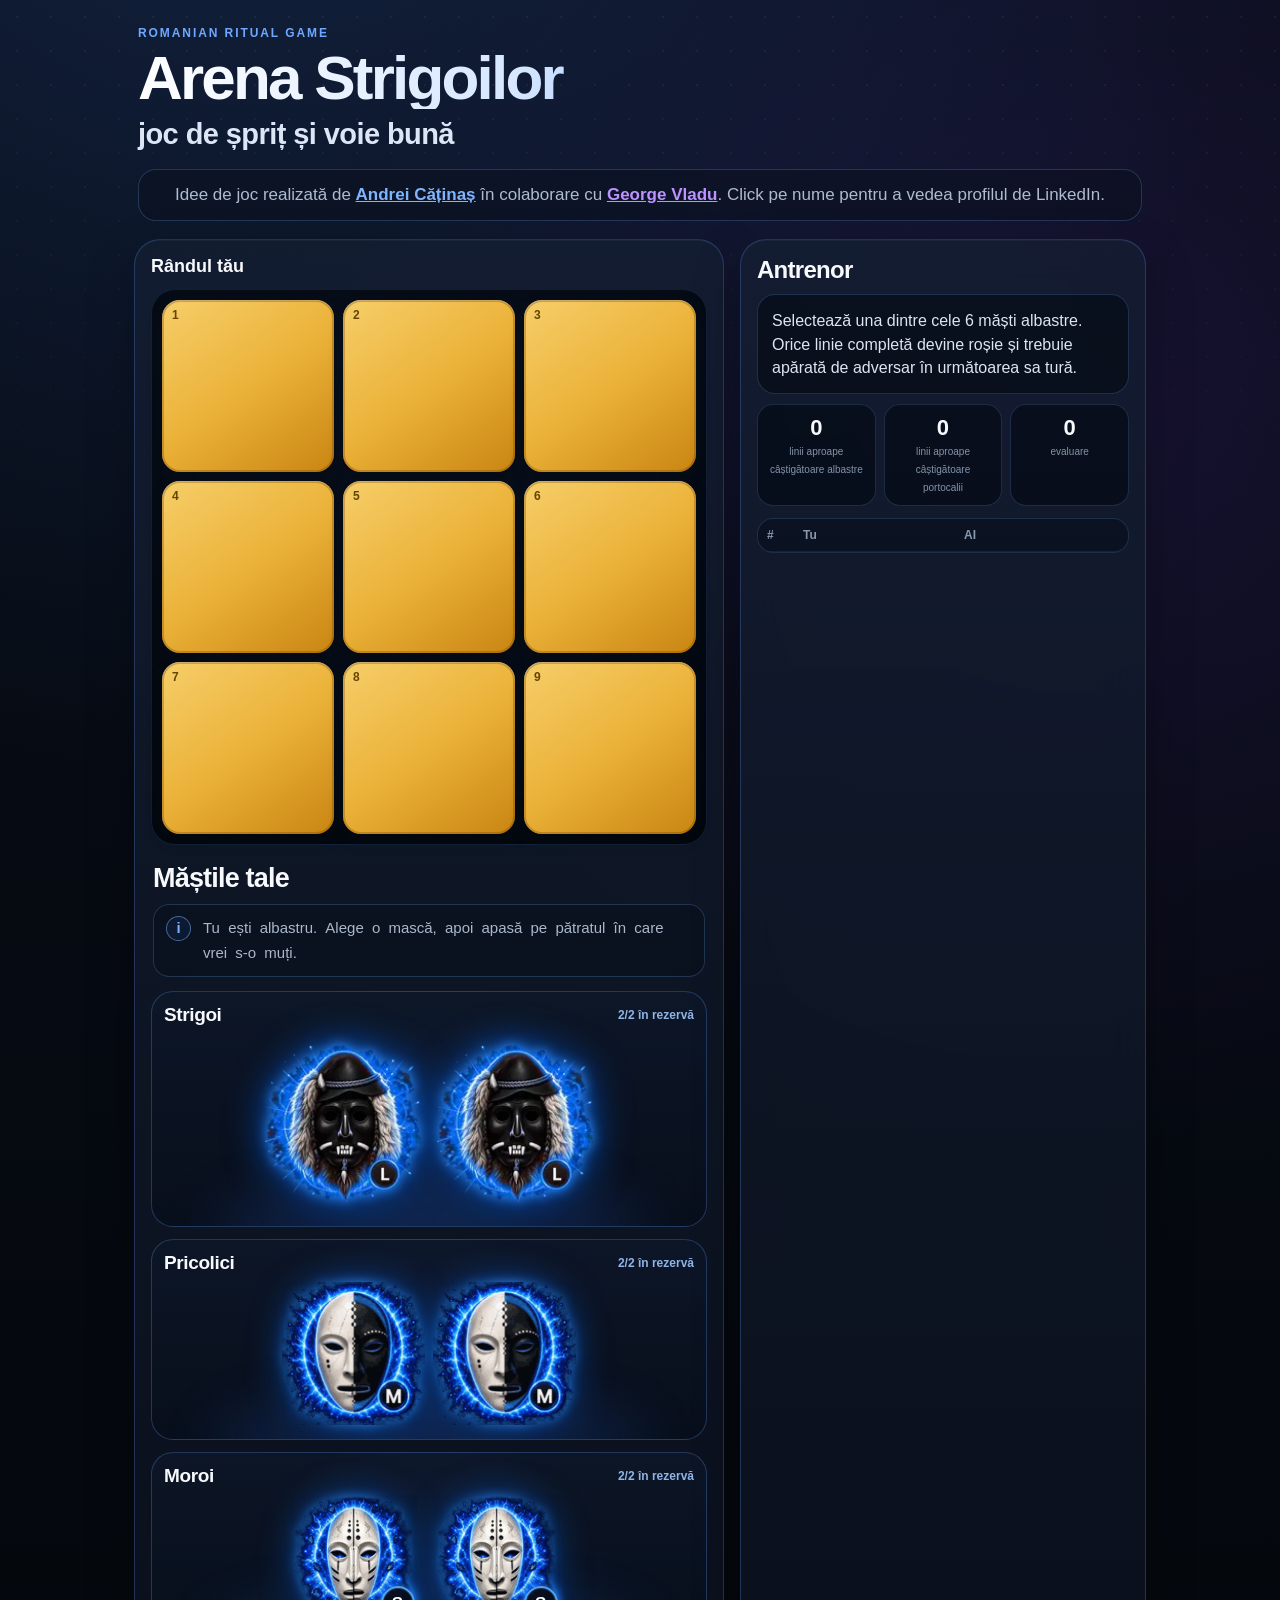
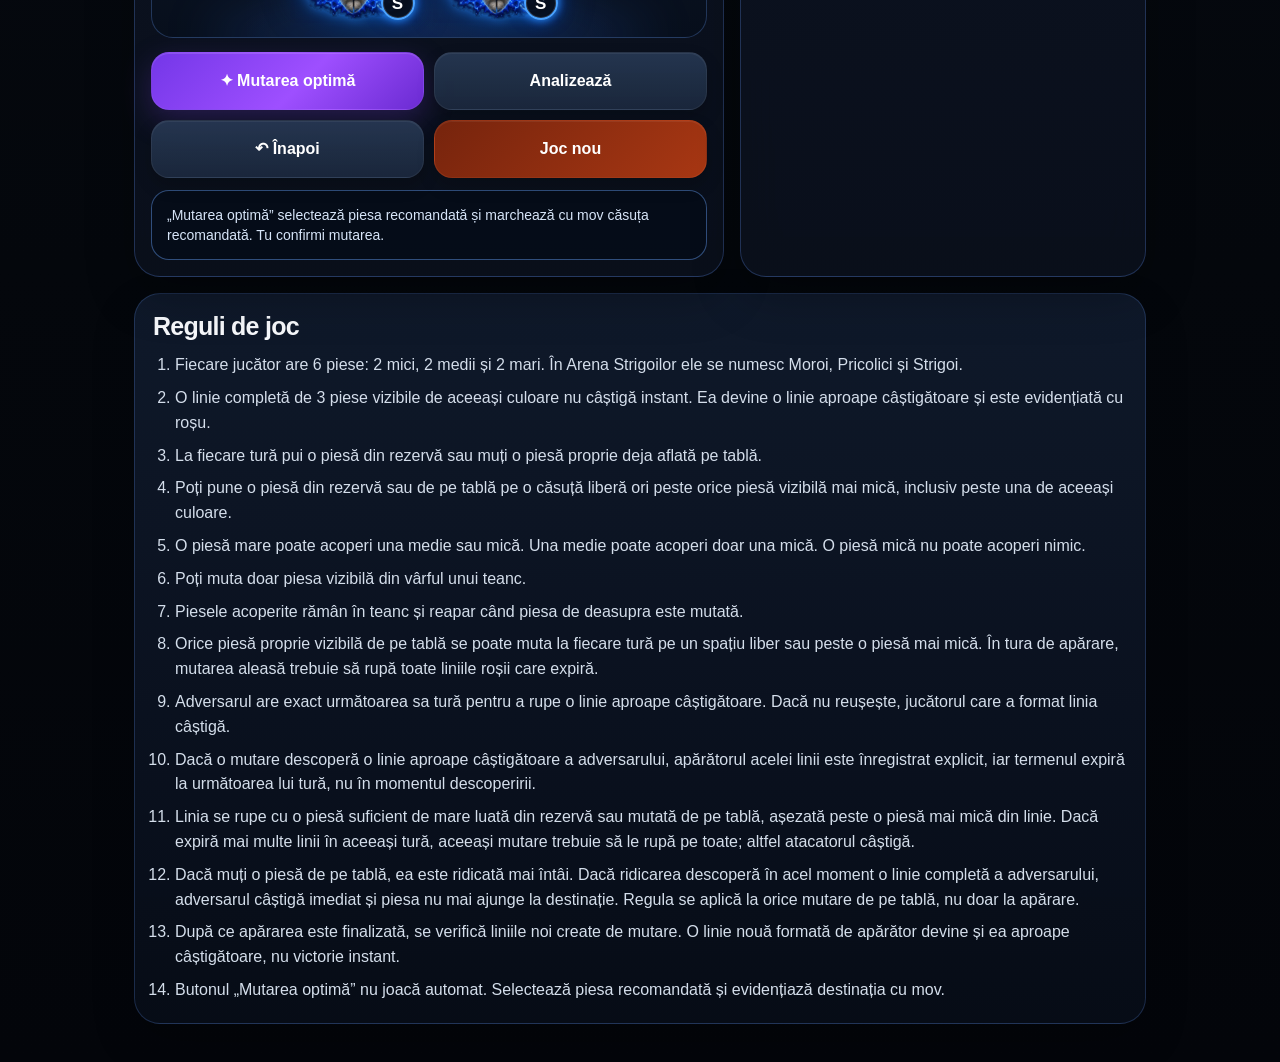
==== commit 40b8298d: "Document revealed-line win rule and bust engine cache" ====
--- a/index.html
+++ b/index.html
@@ -11,7 +11,7 @@
   <link rel="stylesheet" href="assets/mask-layout-v2.css?v=20260820a">
   <link rel="stylesheet" href="assets/game-effects.css?v=20260814p">
   <link rel="stylesheet" href="assets/mask-guide.css?v=20260815b">
-  <link rel="stylesheet" href="assets/mask-transparent.css?v=20260820e">
+  <link rel="stylesheet" href="assets/mask-transparent.css?v=20260820d">
   <link rel="stylesheet" href="assets/defeat-popup-v2.css?v=20260814g">
   <link rel="stylesheet" href="assets/win-popup.css?v=20260815a">
   <link rel="stylesheet" href="assets/regula-strigoi-1.css?v=20260817g">
@@ -57,7 +57,7 @@
         <li>Adversarul are exact următoarea sa tură pentru a rupe o linie aproape câștigătoare. Dacă nu reușește, jucătorul care a format linia câștigă.</li>
         <li>Dacă o mutare descoperă o linie aproape câștigătoare a adversarului, apărătorul acelei linii este înregistrat explicit, iar termenul expiră la următoarea lui tură, nu în momentul descoperirii.</li>
         <li>Linia se rupe cu o piesă suficient de mare luată din rezervă sau mutată de pe tablă, așezată peste o piesă mai mică din linie. Dacă expiră mai multe linii în aceeași tură, aceeași mutare trebuie să le rupă pe toate; altfel atacatorul câștigă.</li>
-        <li>Dacă folosești o piesă de pe tablă pentru apărare, ea este ridicată mai întâi. Dacă ridicarea descoperă în acel moment o linie completă a adversarului, adversarul câștigă imediat și piesa nu mai ajunge la destinație. Dacă nu se descoperă o astfel de linie, mutarea continuă normal.</li>
+        <li>Dacă muți o piesă de pe tablă, ea este ridicată mai întâi. Dacă ridicarea descoperă în acel moment o linie completă a adversarului, adversarul câștigă imediat și piesa nu mai ajunge la destinație. Regula se aplică la orice mutare de pe tablă, nu doar la apărare.</li>
         <li>După ce apărarea este finalizată, se verifică liniile noi create de mutare. O linie nouă formată de apărător devine și ea aproape câștigătoare, nu victorie instant.</li>
         <li>Butonul „Mutarea optimă” nu joacă automat. Selectează piesa recomandată și evidențiază destinația cu mov.</li>
       </ol>
@@ -65,8 +65,8 @@
   </div>
   <div id="fireworks"></div>
   <div id="loseOverlay" class="overlay"><div class="popup"><img src="defeat.svg?v=20260814g" alt=""><h3>Ai fost învins</h3><p>Viața e grea Boss</p><button id="closePopup">Închide</button></div></div>
-  <script src="assets/mask-assets.js?v=20260820d"></script>
-  <script src="assets/regula-strigoi-1.js?v=20260817g"></script>
+  <script src="assets/mask-assets.js?v=20260820c"></script>
+  <script src="assets/regula-strigoi-1.js?v=20260820e"></script>
   <script src="assets/apple.js?v=20260820c"></script>
   <script src="assets/mask-guide.js?v=20260815b"></script>
   <script src="assets/win-popup-hook.js?v=20260815a"></script>
